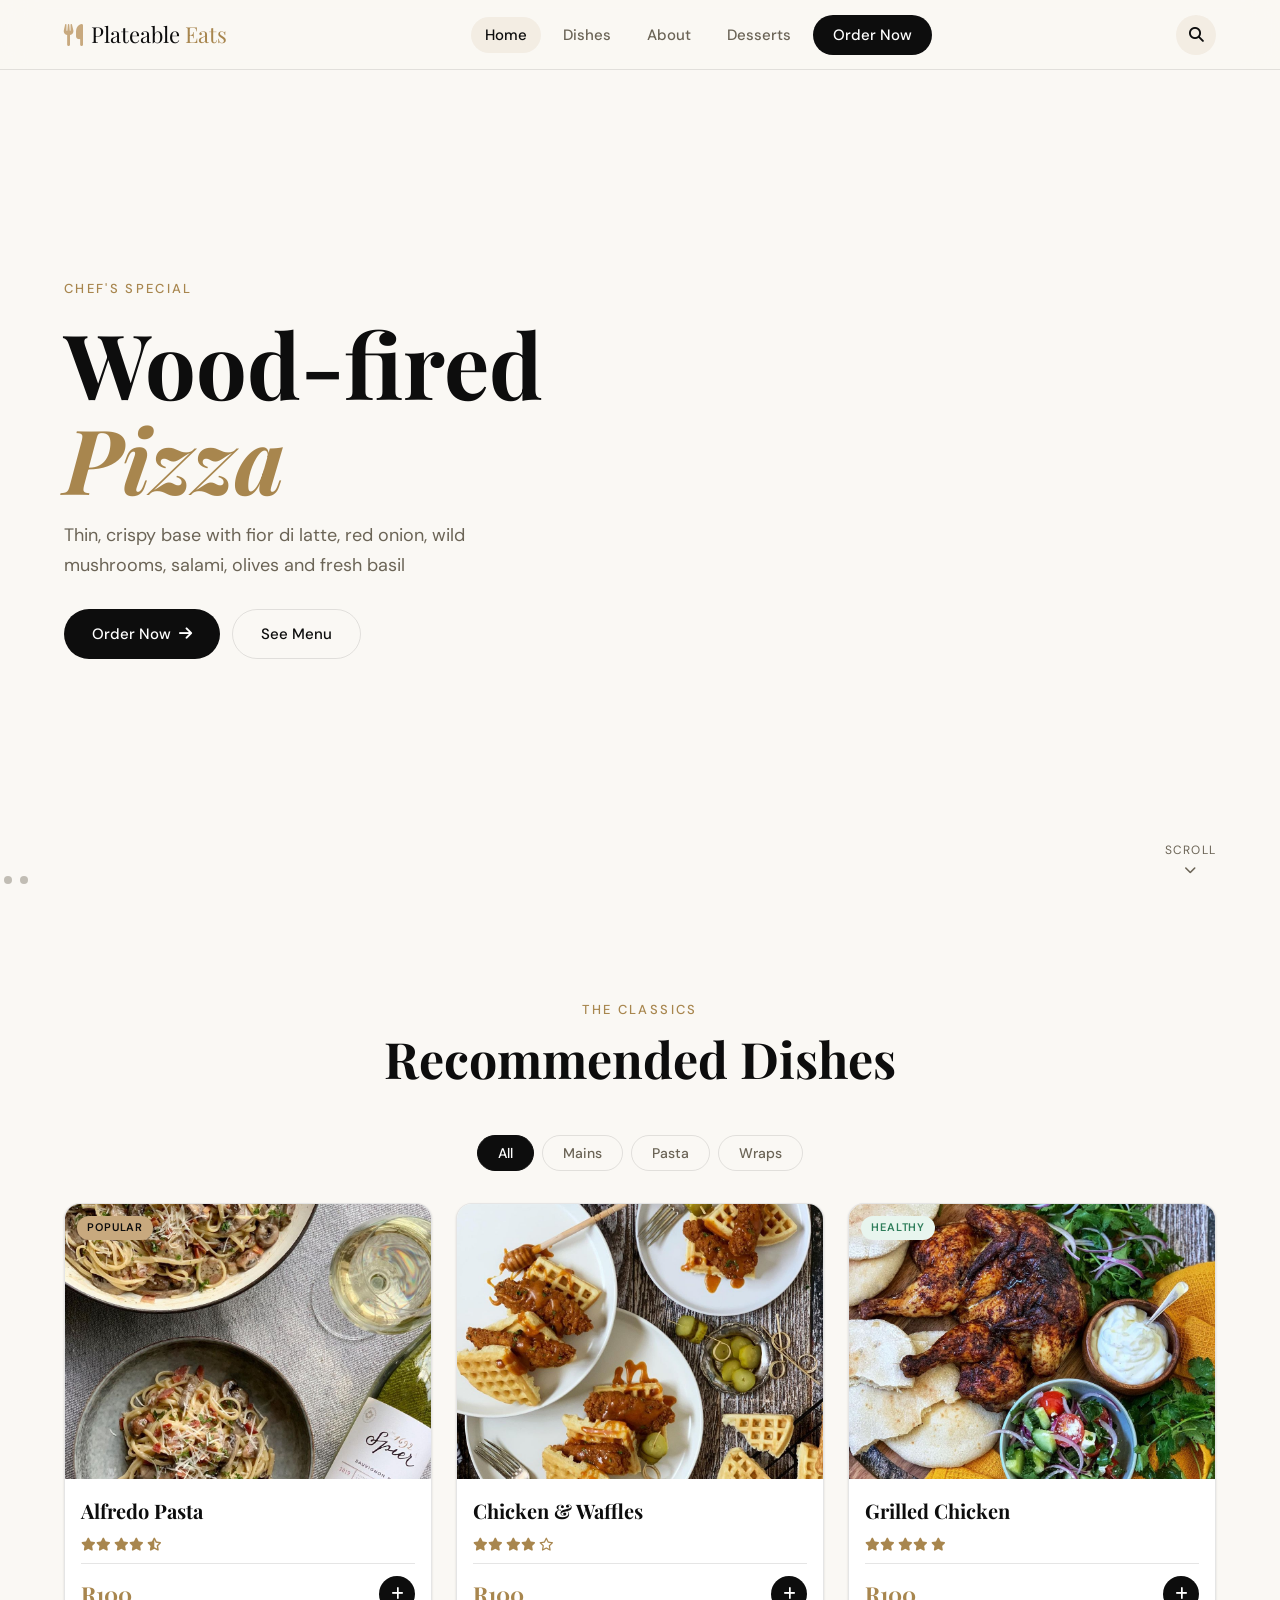
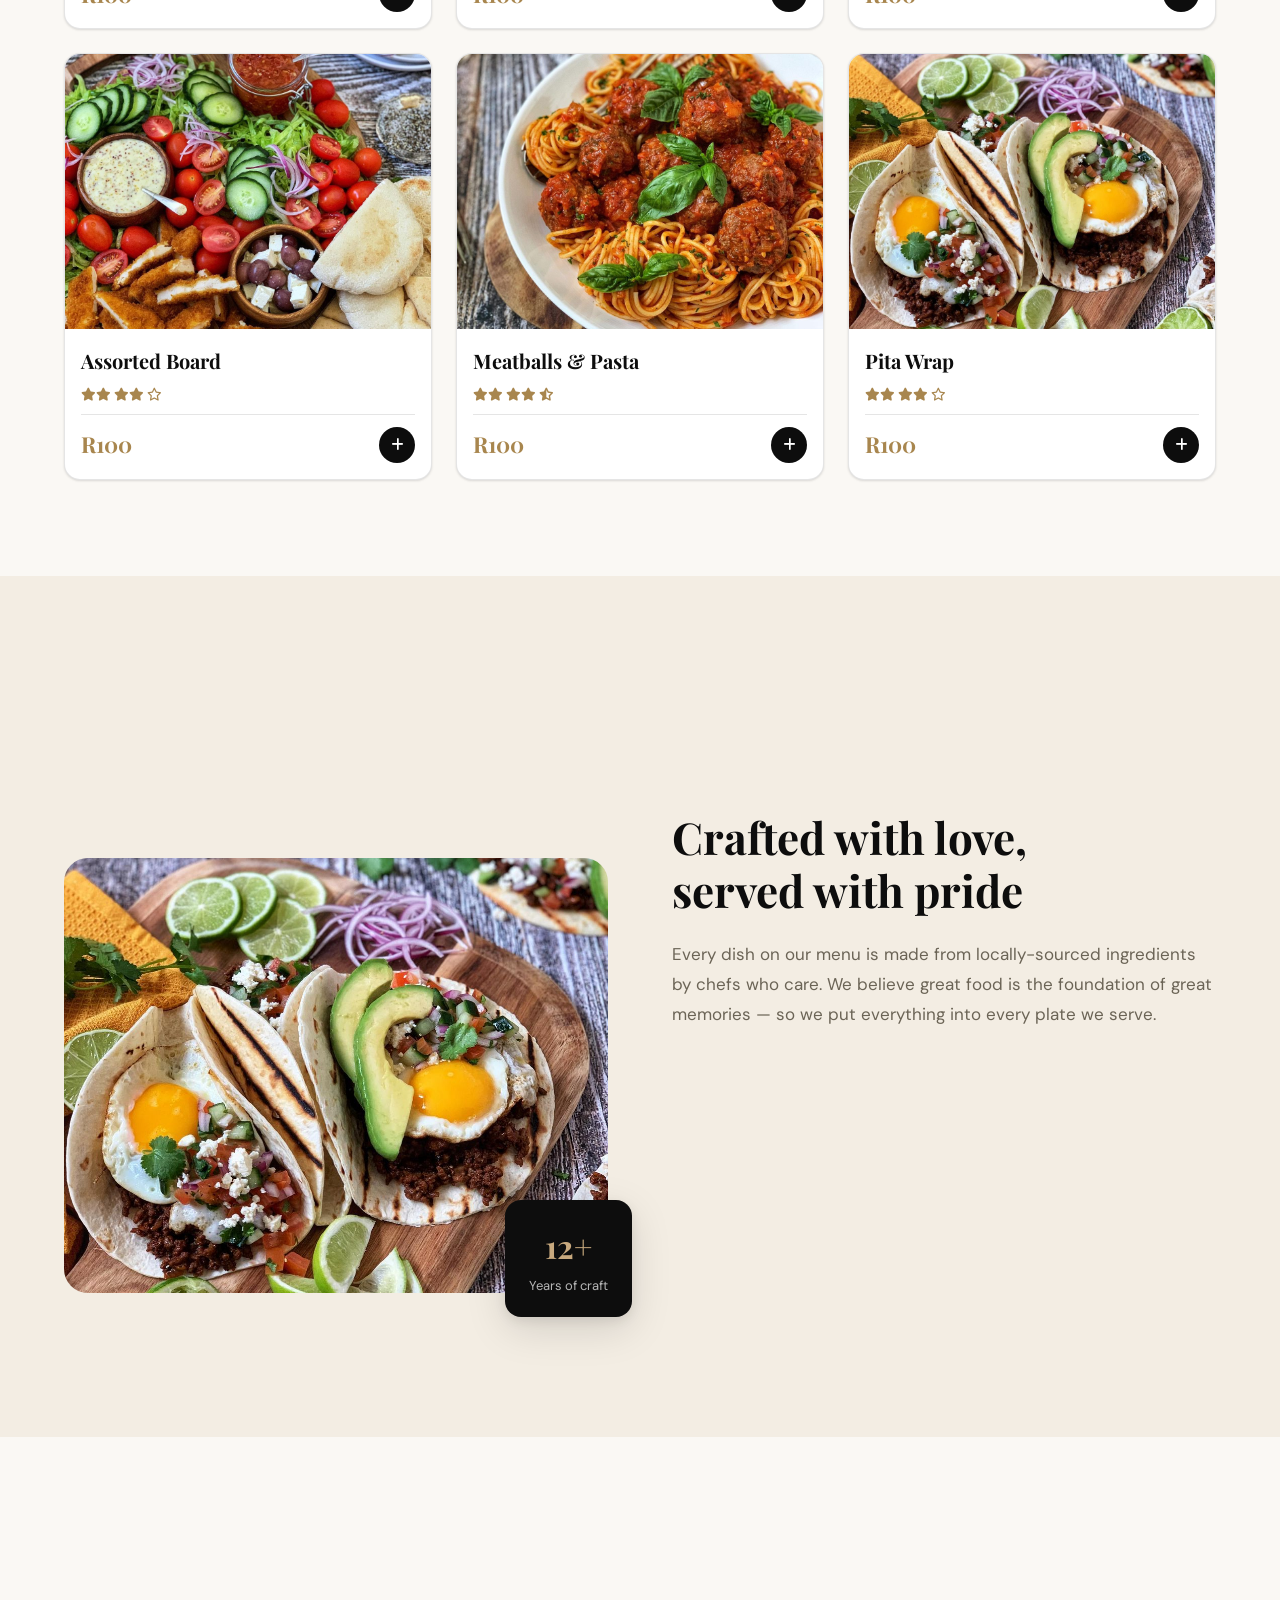
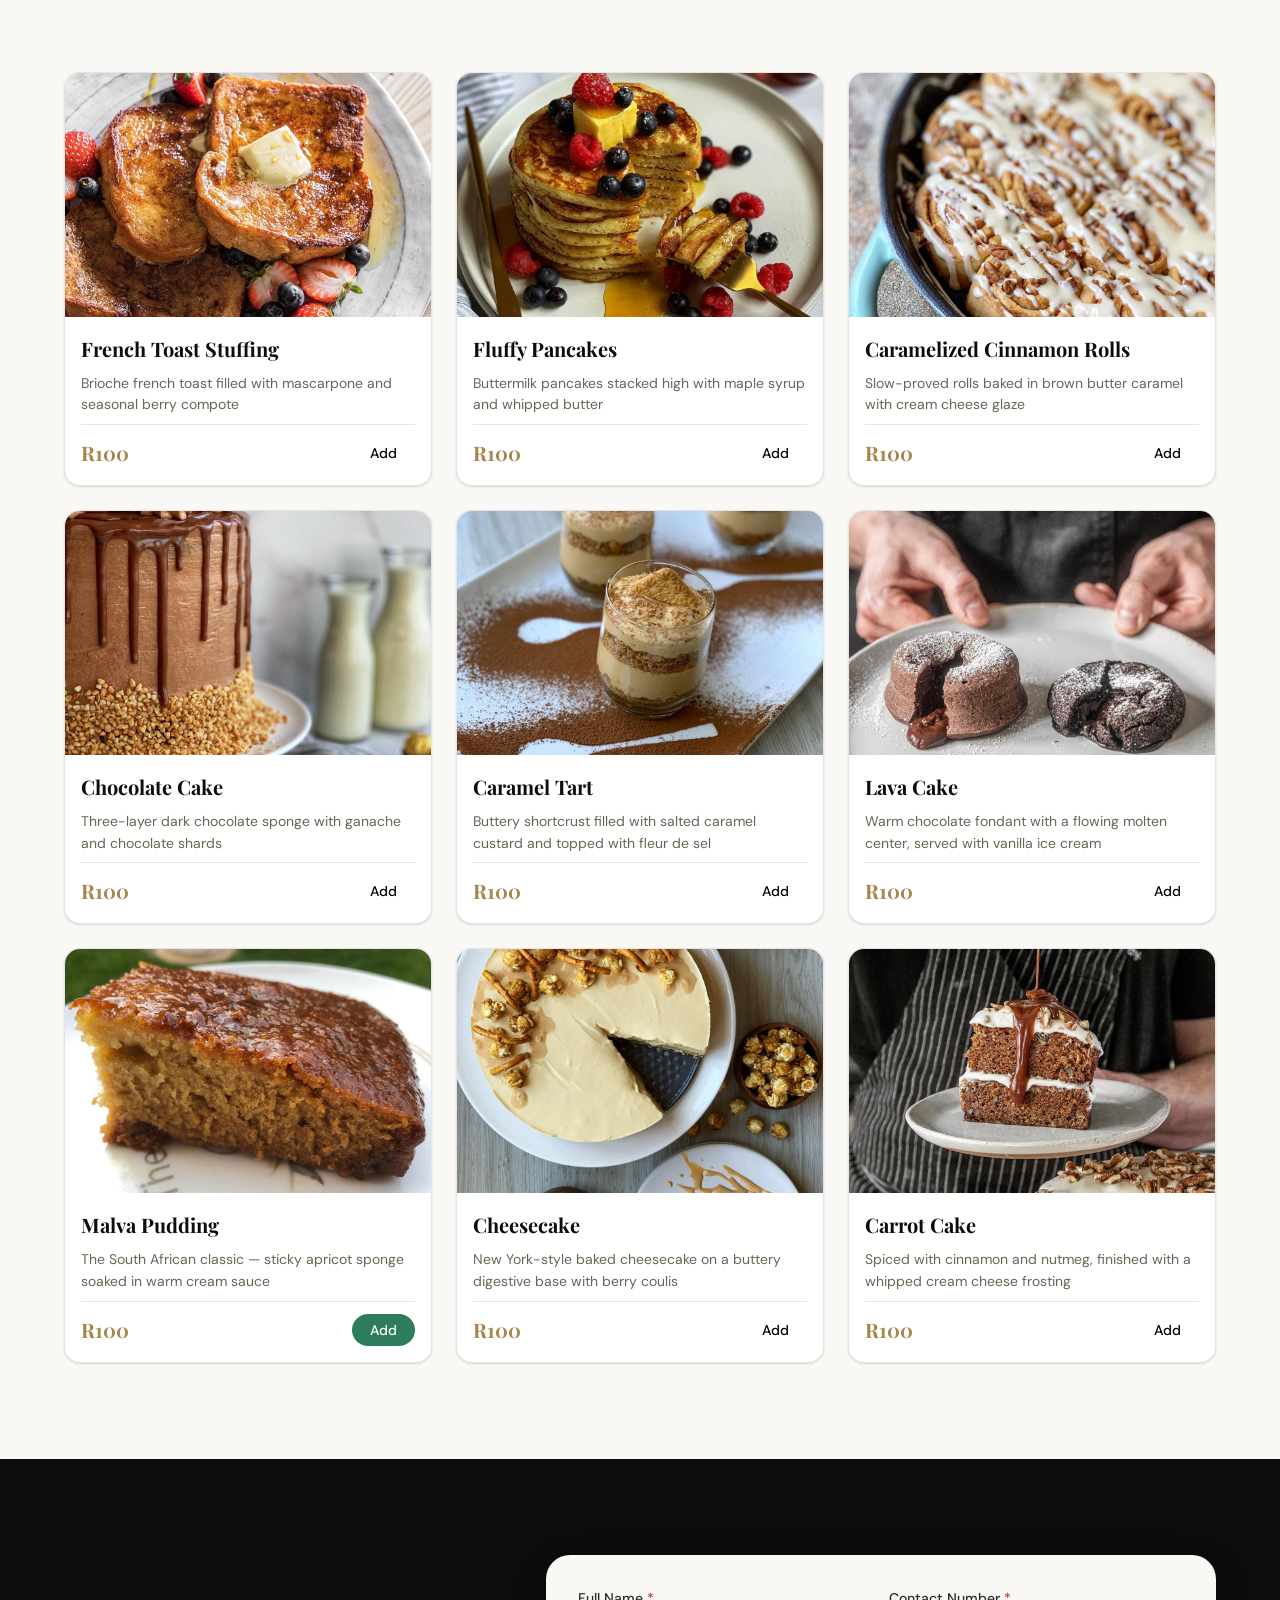
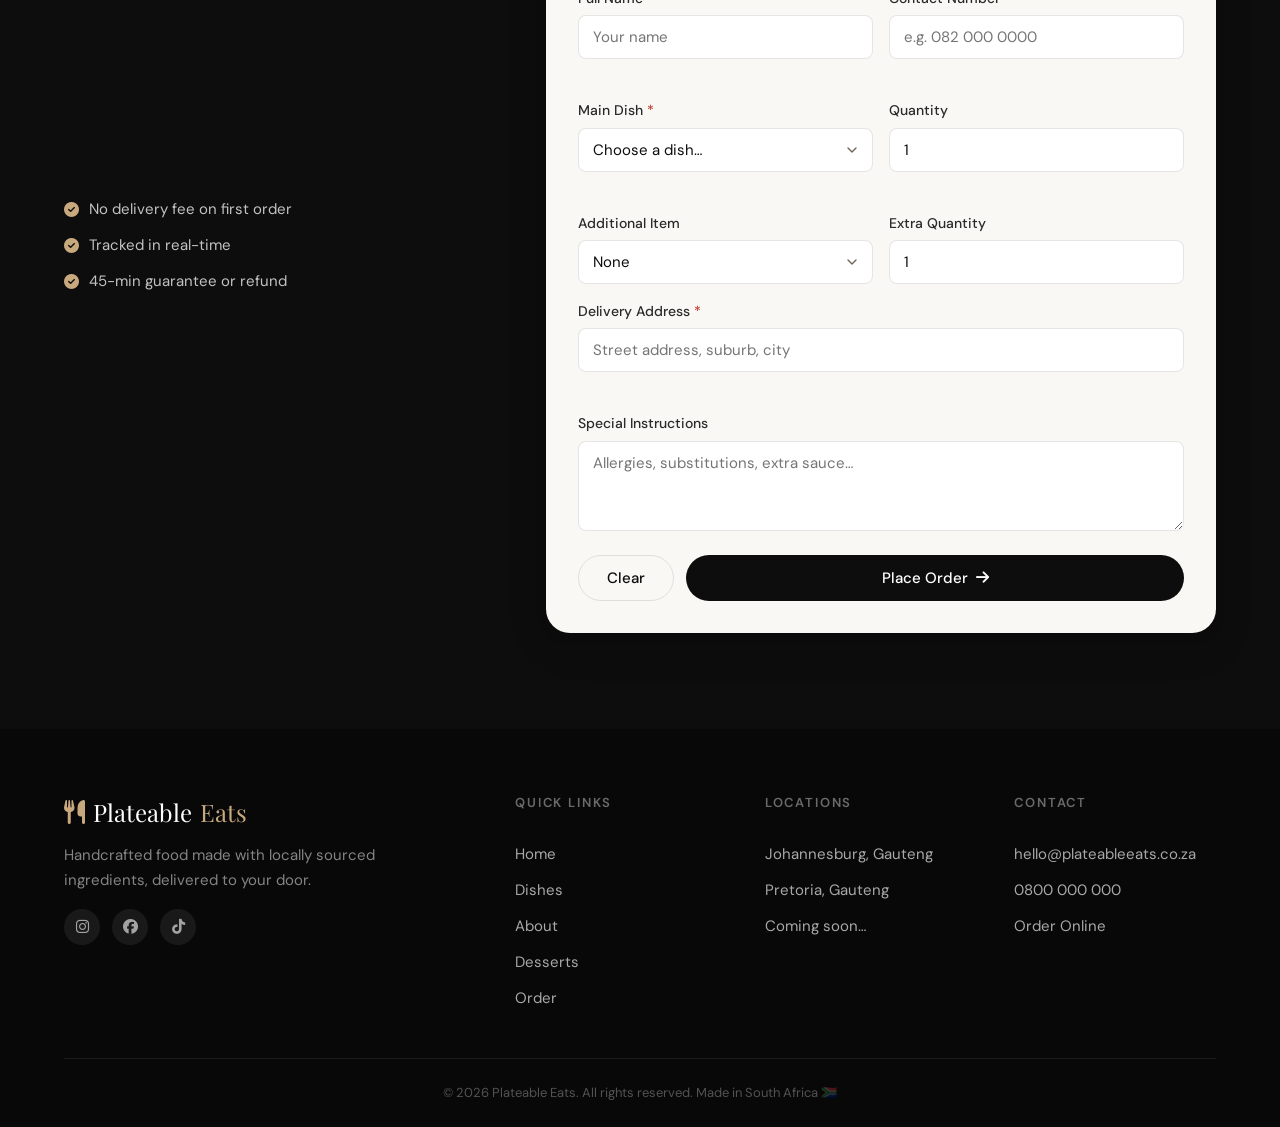
==== target/classes/static/index.html @ 9fe624e2 "feat: migrate restaurant system to full-stack Spring Boot architecture - Broken down vanilla Java mo" ====
<!DOCTYPE html>
<html lang="en">
<head>
  <meta charset="UTF-8">
  <meta name="viewport" content="width=device-width, initial-scale=1.0">
  <meta name="description" content="Plateable Eats — Handcrafted dishes made fresh daily. Order pizza, grilled chicken, decadent desserts and more delivered fast.">
  <meta name="theme-color" content="#0d0d0d">
  <meta property="og:title" content="Plateable Eats — Fine Casual Dining">
  <meta property="og:description" content="Handcrafted dishes, delivered fast. From woodfired pizza to Malva pudding.">
  <meta property="og:type" content="website">
  <title>Plateable Eats — Handcrafted Food</title>

  <link rel="preconnect" href="https://fonts.googleapis.com">
  <link rel="preconnect" href="https://fonts.gstatic.com" crossorigin>
  <link href="https://fonts.googleapis.com/css2?family=Playfair+Display:ital,wght@0,700;0,900;1,700&family=DM+Sans:wght@300;400;500&display=swap" rel="stylesheet">
  <link rel="stylesheet" href="https://unpkg.com/swiper/swiper-bundle.min.css">
  <link rel="stylesheet" href="https://cdnjs.cloudflare.com/ajax/libs/font-awesome/6.4.0/css/all.min.css">
  <link rel="stylesheet" href="css/style.css">
</head>
<body>

<div class="loader" id="loader" aria-hidden="true">
  <div class="loader__inner">
    <svg class="loader__icon" viewBox="0 0 40 40" fill="none" xmlns="http://www.w3.org/2000/svg">
      <circle cx="20" cy="20" r="18" stroke="#c8a97e" stroke-width="2" stroke-dasharray="113" stroke-dashoffset="113">
        <animate attributeName="stroke-dashoffset" from="113" to="0" dur="1.2s" fill="freeze" easing="ease-out"/>
      </circle>
    </svg>
    <span class="loader__wordmark">Plateable<em> Eats</em></span>
  </div>
</div>

<header class="header" id="header" role="banner">
  <a href="#home" class="header__logo" aria-label="Plateable Eats homepage">
    <i class="fas fa-utensils" aria-hidden="true"></i>
    <span>Plateable<em> Eats</em></span>
  </a>

  <nav class="header__nav" id="navbar" role="navigation" aria-label="Main navigation">
    <a href="#home" class="header__nav-link active">Home</a>
    <a href="#dishes" class="header__nav-link">Dishes</a>
    <a href="#about" class="header__nav-link">About</a>
    <a href="#menu" class="header__nav-link">Desserts</a>
    <a href="#order" class="header__nav-link header__nav-link--cta">Order Now</a>
  </nav>

  <div class="header__actions">
    <button class="header__icon-btn" id="search-toggle" aria-label="Open search" aria-expanded="false" aria-controls="search-overlay">
      <i class="fas fa-search" aria-hidden="true"></i>
    </button>
    <button class="header__icon-btn" id="menu-toggle" aria-label="Toggle mobile menu" aria-expanded="false" aria-controls="navbar">
      <span class="hamburger"></span>
    </button>
  </div>
</header>

<div class="search-overlay" id="search-overlay" role="dialog" aria-modal="true" aria-label="Search" hidden>
  <div class="search-overlay__inner">
    <label for="search-input" class="search-overlay__label">What are you craving?</label>
    <div class="search-overlay__field">
      <i class="fas fa-search" aria-hidden="true"></i>
      <input type="search" id="search-input" class="search-overlay__input" placeholder="e.g. pizza, cinnamon rolls..." autocomplete="off">
    </div>
    <div class="search-overlay__suggestions" id="search-suggestions" aria-live="polite"></div>
  </div>
  <button class="search-overlay__close" id="search-close" aria-label="Close search">
    <i class="fas fa-times" aria-hidden="true"></i>
  </button>
</div>

<section class="hero" id="home" aria-label="Featured dishes">
  <div class="swiper hero__slider">
    <div class="swiper-wrapper">

      <div class="swiper-slide hero__slide">
        <div class="hero__content">
          <span class="hero__tag">Chef's Special</span>
          <h1 class="hero__title">Wood-fired<br><em>Pizza</em></h1>
          <p class="hero__desc">Thin, crispy base with fior di latte, red onion, wild mushrooms, salami, olives and fresh basil</p>
          <div class="hero__actions">
            <a href="#order" class="btn btn--primary">Order Now <i class="fas fa-arrow-right" aria-hidden="true"></i></a>
            <a href="#dishes" class="btn btn--ghost">See Menu</a>
          </div>
        </div>
        <div class="hero__image">
          <img src="images/Pizza.png" alt="Wood-fired pizza with fresh toppings" width="520" height="560" loading="eager">
        </div>
      </div>

      <div class="swiper-slide hero__slide">
        <div class="hero__content">
          <span class="hero__tag">Chef's Special</span>
          <h1 class="hero__title">Butternut<br><em>Bisque</em></h1>
          <p class="hero__desc">Roasted red peppers and butternut blended with aromatic broth, topped with Greek yogurt and crusty bread</p>
          <div class="hero__actions">
            <a href="#order" class="btn btn--primary">Order Now <i class="fas fa-arrow-right" aria-hidden="true"></i></a>
            <a href="#dishes" class="btn btn--ghost">See Menu</a>
          </div>
        </div>
        <div class="hero__image">
          <img src="images/Soup.png" alt="Roasted red pepper and butternut soup" width="520" height="560" loading="lazy">
        </div>
      </div>

      <div class="swiper-slide hero__slide">
        <div class="hero__content">
          <span class="hero__tag">Chef's Special</span>
          <h1 class="hero__title">Beef<br><em>Pot Pie</em></h1>
          <p class="hero__desc">Slow-braised beef stew sealed under a golden, shattering pastry crust — comfort in every bite</p>
          <div class="hero__actions">
            <a href="#order" class="btn btn--primary">Order Now <i class="fas fa-arrow-right" aria-hidden="true"></i></a>
            <a href="#dishes" class="btn btn--ghost">See Menu</a>
          </div>
        </div>
        <div class="hero__image">
          <img src="images/Pie.png" alt="Golden beef pot pie" width="520" height="560" loading="lazy">
        </div>
      </div>

    </div>
    <div class="swiper-pagination hero__pagination"></div>
  </div>

  <div class="hero__scroll-hint" aria-hidden="true">
    <span>Scroll</span>
    <i class="fas fa-chevron-down"></i>
  </div>
</section>

<section class="dishes" id="dishes" aria-labelledby="dishes-heading">
  <div class="section-header">
    <span class="section-tag">The Classics</span>
    <h2 class="section-title" id="dishes-heading">Recommended Dishes</h2>
  </div>

  <div class="filter-bar" role="group" aria-label="Filter dishes">
    <button class="filter-btn active" data-filter="all">All</button>
    <button class="filter-btn" data-filter="mains">Mains</button>
    <button class="filter-btn" data-filter="pasta">Pasta</button>
    <button class="filter-btn" data-filter="wraps">Wraps</button>
  </div>

  <ul class="dishes__grid" role="list">
    <li class="dish-card" data-category="mains" role="listitem">
      <div class="dish-card__img-wrap">
        <img src="images/Alfredo.png" alt="Creamy Alfredo pasta" width="300" height="200" loading="lazy">
        <span class="dish-card__badge">Popular</span>
      </div>
      <div class="dish-card__body">
        <h3 class="dish-card__name">Alfredo Pasta</h3>
        <div class="dish-card__stars" aria-label="4.5 out of 5 stars">
          <i class="fas fa-star" aria-hidden="true"></i><i class="fas fa-star" aria-hidden="true"></i>
          <i class="fas fa-star" aria-hidden="true"></i><i class="fas fa-star" aria-hidden="true"></i>
          <i class="fas fa-star-half-alt" aria-hidden="true"></i>
        </div>
        <div class="dish-card__footer">
          <span class="dish-card__price">R100</span>
          <button class="dish-card__add" aria-label="Add Alfredo Pasta to order">
            <i class="fas fa-plus" aria-hidden="true"></i>
          </button>
        </div>
      </div>
    </li>

    <li class="dish-card" data-category="mains" role="listitem">
      <div class="dish-card__img-wrap">
        <img src="images/Chicken%20and%20Waffles.png" alt="Crispy chicken and waffles" width="300" height="200" loading="lazy">
      </div>
      <div class="dish-card__body">
        <h3 class="dish-card__name">Chicken & Waffles</h3>
        <div class="dish-card__stars" aria-label="4 out of 5 stars">
          <i class="fas fa-star" aria-hidden="true"></i><i class="fas fa-star" aria-hidden="true"></i>
          <i class="fas fa-star" aria-hidden="true"></i><i class="fas fa-star" aria-hidden="true"></i>
          <i class="far fa-star" aria-hidden="true"></i>
        </div>
        <div class="dish-card__footer">
          <span class="dish-card__price">R100</span>
          <button class="dish-card__add" aria-label="Add Chicken and Waffles to order">
            <i class="fas fa-plus" aria-hidden="true"></i>
          </button>
        </div>
      </div>
    </li>

    <li class="dish-card" data-category="mains" role="listitem">
      <div class="dish-card__img-wrap">
        <img src="images/Chicken.png" alt="Grilled chicken breast" width="300" height="200" loading="lazy">
        <span class="dish-card__badge dish-card__badge--green">Healthy</span>
      </div>
      <div class="dish-card__body">
        <h3 class="dish-card__name">Grilled Chicken</h3>
        <div class="dish-card__stars" aria-label="5 out of 5 stars">
          <i class="fas fa-star" aria-hidden="true"></i><i class="fas fa-star" aria-hidden="true"></i>
          <i class="fas fa-star" aria-hidden="true"></i><i class="fas fa-star" aria-hidden="true"></i>
          <i class="fas fa-star" aria-hidden="true"></i>
        </div>
        <div class="dish-card__footer">
          <span class="dish-card__price">R100</span>
          <button class="dish-card__add" aria-label="Add Grilled Chicken to order">
            <i class="fas fa-plus" aria-hidden="true"></i>
          </button>
        </div>
      </div>
    </li>

    <li class="dish-card" data-category="mains" role="listitem">
      <div class="dish-card__img-wrap">
        <img src="images/CrumbledBoard.png" alt="Assorted charcuterie board" width="300" height="200" loading="lazy">
      </div>
      <div class="dish-card__body">
        <h3 class="dish-card__name">Assorted Board</h3>
        <div class="dish-card__stars" aria-label="4 out of 5 stars">
          <i class="fas fa-star" aria-hidden="true"></i><i class="fas fa-star" aria-hidden="true"></i>
          <i class="fas fa-star" aria-hidden="true"></i><i class="fas fa-star" aria-hidden="true"></i>
          <i class="far fa-star" aria-hidden="true"></i>
        </div>
        <div class="dish-card__footer">
          <span class="dish-card__price">R100</span>
          <button class="dish-card__add" aria-label="Add Assorted Board to order">
            <i class="fas fa-plus" aria-hidden="true"></i>
          </button>
        </div>
      </div>
    </li>

    <li class="dish-card" data-category="pasta" role="listitem">
      <div class="dish-card__img-wrap">
        <img src="images/Meatballs.png" alt="Meatballs with pasta and tomato sauce" width="300" height="200" loading="lazy">
      </div>
      <div class="dish-card__body">
        <h3 class="dish-card__name">Meatballs & Pasta</h3>
        <div class="dish-card__stars" aria-label="4.5 out of 5 stars">
          <i class="fas fa-star" aria-hidden="true"></i><i class="fas fa-star" aria-hidden="true"></i>
          <i class="fas fa-star" aria-hidden="true"></i><i class="fas fa-star" aria-hidden="true"></i>
          <i class="fas fa-star-half-alt" aria-hidden="true"></i>
        </div>
        <div class="dish-card__footer">
          <span class="dish-card__price">R100</span>
          <button class="dish-card__add" aria-label="Add Meatballs and Pasta to order">
            <i class="fas fa-plus" aria-hidden="true"></i>
          </button>
        </div>
      </div>
    </li>

    <li class="dish-card" data-category="wraps" role="listitem">
      <div class="dish-card__img-wrap">
        <img src="images/Pita.png" alt="Pita wrap with fresh filling" width="300" height="200" loading="lazy">
      </div>
      <div class="dish-card__body">
        <h3 class="dish-card__name">Pita Wrap</h3>
        <div class="dish-card__stars" aria-label="4 out of 5 stars">
          <i class="fas fa-star" aria-hidden="true"></i><i class="fas fa-star" aria-hidden="true"></i>
          <i class="fas fa-star" aria-hidden="true"></i><i class="fas fa-star" aria-hidden="true"></i>
          <i class="far fa-star" aria-hidden="true"></i>
        </div>
        <div class="dish-card__footer">
          <span class="dish-card__price">R100</span>
          <button class="dish-card__add" aria-label="Add Pita Wrap to order">
            <i class="fas fa-plus" aria-hidden="true"></i>
          </button>
        </div>
      </div>
    </li>
  </ul>
</section>

<section class="about" id="about" aria-labelledby="about-heading">
  <div class="section-header">
    <span class="section-tag">About Us</span>
    <h2 class="section-title" id="about-heading">Why Choose Us?</h2>
  </div>

  <div class="about__row">
    <div class="about__image">
      <img src="images/Pita.png" alt="Chef preparing a fresh pita wrap" width="580" height="480" loading="lazy">
      <div class="about__image-tag">
        <strong>12+</strong>
        <span>Years of craft</span>
      </div>
    </div>

    <div class="about__content">
      <h3 class="about__headline">Crafted with love,<br>served with pride</h3>
      <p class="about__text">Every dish on our menu is made from locally-sourced ingredients by chefs who care. We believe great food is the foundation of great memories — so we put everything into every plate we serve.</p>

      <div class="about__stats">
        <div class="about__stat">
          <strong>2 400+</strong>
          <span>Happy customers</span>
        </div>
        <div class="about__stat">
          <strong>50+</strong>
          <span>Menu items</span>
        </div>
        <div class="about__stat">
          <strong>4.9★</strong>
          <span>Average rating</span>
        </div>
      </div>

      <div class="about__pillars">
        <div class="about__pillar">
          <i class="fas fa-credit-card" aria-hidden="true"></i>
          <div>
            <strong>Easy Payments</strong>
            <p>Card, EFT, or cash on delivery</p>
          </div>
        </div>
        <div class="about__pillar">
          <i class="fas fa-headset" aria-hidden="true"></i>
          <div>
            <strong>24/7 Support</strong>
            <p>We're always here for you</p>
          </div>
        </div>
        <div class="about__pillar">
          <i class="fas fa-truck" aria-hidden="true"></i>
          <div>
            <strong>Fast Delivery</strong>
            <p>Average 35-minute delivery time</p>
          </div>
        </div>
        <div class="about__pillar">
          <i class="fas fa-leaf" aria-hidden="true"></i>
          <div>
            <strong>Fresh Ingredients</strong>
            <p>Locally sourced, daily restocked</p>
          </div>
        </div>
      </div>
    </div>
  </div>
</section>

<section class="desserts" id="menu" aria-labelledby="desserts-heading">
  <div class="section-header">
    <span class="section-tag">Decadent Desserts</span>
    <h2 class="section-title" id="desserts-heading">Baked Daily</h2>
  </div>

  <div class="desserts__grid">

    <article class="dessert-card">
      <div class="dessert-card__img">
        <img src="images/FrenchToast.png" alt="French toast with cream and berries" width="380" height="260" loading="lazy">
      </div>
      <div class="dessert-card__body">
        <h3>French Toast Stuffing</h3>
        <p>Brioche french toast filled with mascarpone and seasonal berry compote</p>
        <div class="dessert-card__footer">
          <span class="price">R100</span>
          <button class="btn btn--sm" aria-label="Add French Toast Stuffing to order">Add</button>
        </div>
      </div>
    </article>

    <article class="dessert-card">
      <div class="dessert-card__img">
        <img src="images/PanCakes.png" alt="Stack of fluffy pancakes" width="380" height="260" loading="lazy">
      </div>
      <div class="dessert-card__body">
        <h3>Fluffy Pancakes</h3>
        <p>Buttermilk pancakes stacked high with maple syrup and whipped butter</p>
        <div class="dessert-card__footer">
          <span class="price">R100</span>
          <button class="btn btn--sm" aria-label="Add Pancakes to order">Add</button>
        </div>
      </div>
    </article>

    <article class="dessert-card">
      <div class="dessert-card__img">
        <img src="images/CinnaRolls.png" alt="Caramelized cinnamon rolls with glaze" width="380" height="260" loading="lazy">
      </div>
      <div class="dessert-card__body">
        <h3>Caramelized Cinnamon Rolls</h3>
        <p>Slow-proved rolls baked in brown butter caramel with cream cheese glaze</p>
        <div class="dessert-card__footer">
          <span class="price">R100</span>
          <button class="btn btn--sm" aria-label="Add Cinnamon Rolls to order">Add</button>
        </div>
      </div>
    </article>

    <article class="dessert-card">
      <div class="dessert-card__img">
        <img src="images/ChocolateCake.png" alt="Rich dark chocolate cake" width="380" height="260" loading="lazy">
      </div>
      <div class="dessert-card__body">
        <h3>Chocolate Cake</h3>
        <p>Three-layer dark chocolate sponge with ganache and chocolate shards</p>
        <div class="dessert-card__footer">
          <span class="price">R100</span>
          <button class="btn btn--sm" aria-label="Add Chocolate Cake to order">Add</button>
        </div>
      </div>
    </article>

    <article class="dessert-card">
      <div class="dessert-card__img">
        <img src="images/CaramelTart.png" alt="Caramel tart with sea salt" width="380" height="260" loading="lazy">
      </div>
      <div class="dessert-card__body">
        <h3>Caramel Tart</h3>
        <p>Buttery shortcrust filled with salted caramel custard and topped with fleur de sel</p>
        <div class="dessert-card__footer">
          <span class="price">R100</span>
          <button class="btn btn--sm" aria-label="Add Caramel Tart to order">Add</button>
        </div>
      </div>
    </article>

    <article class="dessert-card">
      <div class="dessert-card__img">
        <img src="images/LavaCake.png" alt="Chocolate lava cake with molten center" width="380" height="260" loading="lazy">
      </div>
      <div class="dessert-card__body">
        <h3>Lava Cake</h3>
        <p>Warm chocolate fondant with a flowing molten center, served with vanilla ice cream</p>
        <div class="dessert-card__footer">
          <span class="price">R100</span>
          <button class="btn btn--sm" aria-label="Add Lava Cake to order">Add</button>
        </div>
      </div>
    </article>

    <article class="dessert-card">
      <div class="dessert-card__img">
        <img src="images/Malva.png" alt="Traditional South African Malva pudding" width="380" height="260" loading="lazy">
      </div>
      <div class="dessert-card__body">
        <h3>Malva Pudding</h3>
        <p>The South African classic — sticky apricot sponge soaked in warm cream sauce</p>
        <div class="dessert-card__footer">
          <span class="price">R100</span>
          <button class="btn btn--sm btn--featured" aria-label="Add Malva Pudding to order">Add</button>
        </div>
      </div>
    </article>

    <article class="dessert-card">
      <div class="dessert-card__img">
        <img src="images/CheeseCake.png" alt="New York style cheesecake" width="380" height="260" loading="lazy">
      </div>
      <div class="dessert-card__body">
        <h3>Cheesecake</h3>
        <p>New York-style baked cheesecake on a buttery digestive base with berry coulis</p>
        <div class="dessert-card__footer">
          <span class="price">R100</span>
          <button class="btn btn--sm" aria-label="Add Cheesecake to order">Add</button>
        </div>
      </div>
    </article>

    <article class="dessert-card">
      <div class="dessert-card__img">
        <img src="images/CarrotCake.png" alt="Spiced carrot cake with cream cheese frosting" width="380" height="260" loading="lazy">
      </div>
      <div class="dessert-card__body">
        <h3>Carrot Cake</h3>
        <p>Spiced with cinnamon and nutmeg, finished with a whipped cream cheese frosting</p>
        <div class="dessert-card__footer">
          <span class="price">R100</span>
          <button class="btn btn--sm" aria-label="Add Carrot Cake to order">Add</button>
        </div>
      </div>
    </article>

  </div>
</section>

<section class="order" id="order" aria-labelledby="order-heading">
  <div class="order__split">

    <div class="order__info">
      <span class="section-tag">Place Your Order</span>
      <h2 class="section-title" id="order-heading">Free & Fast Delivery</h2>
      <p>Place your order online and we'll have it at your door in under 45 minutes — or it's on us.</p>
      <ul class="order__perks" aria-label="Order benefits">
        <li><i class="fas fa-check-circle" aria-hidden="true"></i> No delivery fee on first order</li>
        <li><i class="fas fa-check-circle" aria-hidden="true"></i> Tracked in real-time</li>
        <li><i class="fas fa-check-circle" aria-hidden="true"></i> 45-min guarantee or refund</li>
      </ul>
    </div>

    <div class="order__form-wrap">
      <form class="order__form" id="order-form" action="results.html" method="GET" novalidate aria-label="Order form">

        <div class="form-row form-row--half">
          <div class="form-group">
            <label class="form-label" for="name">Full Name <span aria-hidden="true">*</span></label>
            <input class="form-input" type="text" id="name" name="name" required autocomplete="name" placeholder="Your name">
            <span class="form-error" role="alert" aria-live="polite"></span>
          </div>
          <div class="form-group">
            <label class="form-label" for="contact">Contact Number <span aria-hidden="true">*</span></label>
            <input class="form-input" type="tel" id="contact" name="contact" required autocomplete="tel" placeholder="e.g. 082 000 0000">
            <span class="form-error" role="alert" aria-live="polite"></span>
          </div>
        </div>

        <div class="form-row form-row--half">
          <div class="form-group">
            <label class="form-label" for="food">Main Dish <span aria-hidden="true">*</span></label>
            <select class="form-input form-select" id="food" name="food" required>
              <option value="" disabled selected>Choose a dish…</option>
              <optgroup label="Mains">
                <option>Alfredo Pasta</option>
                <option>Chicken &amp; Waffles</option>
                <option>Grilled Chicken</option>
                <option>Assorted Board</option>
                <option>Meatballs &amp; Pasta</option>
                <option>Pita Wrap</option>
                <option>Pizza</option>
                <option>Butternut Bisque</option>
                <option>Beef Pot Pie</option>
              </optgroup>
              <optgroup label="Desserts">
                <option>French Toast Stuffing</option>
                <option>Pancakes</option>
                <option>Cinnamon Rolls</option>
                <option>Chocolate Cake</option>
                <option>Caramel Tart</option>
                <option>Lava Cake</option>
                <option>Malva Pudding</option>
                <option>Cheesecake</option>
                <option>Carrot Cake</option>
              </optgroup>
            </select>
            <span class="form-error" role="alert" aria-live="polite"></span>
          </div>
          <div class="form-group">
            <label class="form-label" for="qty">Quantity</label>
            <input class="form-input" type="number" id="qty" name="qty" min="1" max="50" value="1">
          </div>
        </div>

        <div class="form-row form-row--half">
          <div class="form-group">
            <label class="form-label" for="extra-food">Additional Item</label>
            <select class="form-input form-select" id="extra-food" name="extra_food">
              <option value="">None</option>
              <optgroup label="Mains">
                <option>Alfredo Pasta</option>
                <option>Chicken &amp; Waffles</option>
                <option>Grilled Chicken</option>
                <option>Pita Wrap</option>
              </optgroup>
              <optgroup label="Desserts">
                <option>Lava Cake</option>
                <option>Malva Pudding</option>
                <option>Cheesecake</option>
              </optgroup>
            </select>
          </div>
          <div class="form-group">
            <label class="form-label" for="extra-qty">Extra Quantity</label>
            <input class="form-input" type="number" id="extra-qty" name="extra_qty" min="1" max="50" value="1">
          </div>
        </div>

        <div class="form-group">
          <label class="form-label" for="address">Delivery Address <span aria-hidden="true">*</span></label>
          <input class="form-input" type="text" id="address" name="address" required autocomplete="street-address" placeholder="Street address, suburb, city">
          <span class="form-error" role="alert" aria-live="polite"></span>
        </div>

        <div class="form-group">
          <label class="form-label" for="special">Special Instructions</label>
          <textarea class="form-input form-textarea" id="special" name="special" rows="3" placeholder="Allergies, substitutions, extra sauce…"></textarea>
        </div>

        <div class="form-actions">
          <button type="reset" class="btn btn--ghost">Clear</button>
          <button type="submit" class="btn btn--primary btn--wide" id="submit-btn">
            <span class="btn__text">Place Order</span>
            <i class="fas fa-arrow-right btn__icon" aria-hidden="true"></i>
          </button>
        </div>

      </form>
    </div>
  </div>
</section>

<footer class="footer" role="contentinfo">
  <div class="footer__grid">
    <div class="footer__brand">
      <a href="#home" class="footer__logo" aria-label="Back to top">
        <i class="fas fa-utensils" aria-hidden="true"></i>
        Plateable<em> Eats</em>
      </a>
      <p>Handcrafted food made with locally sourced ingredients, delivered to your door.</p>
      <div class="footer__social" aria-label="Social media links">
        <a href="#" aria-label="Instagram"><i class="fab fa-instagram" aria-hidden="true"></i></a>
        <a href="#" aria-label="Facebook"><i class="fab fa-facebook" aria-hidden="true"></i></a>
        <a href="#" aria-label="TikTok"><i class="fab fa-tiktok" aria-hidden="true"></i></a>
      </div>
    </div>

    <div class="footer__links">
      <h3 class="footer__heading">Quick Links</h3>
      <nav aria-label="Footer navigation">
        <a href="#home">Home</a>
        <a href="#dishes">Dishes</a>
        <a href="#about">About</a>
        <a href="#menu">Desserts</a>
        <a href="#order">Order</a>
      </nav>
    </div>

    <div class="footer__links">
      <h3 class="footer__heading">Locations</h3>
      <a href="#">Johannesburg, Gauteng</a>
      <a href="#">Pretoria, Gauteng</a>
      <a href="#">Coming soon…</a>
    </div>

    <div class="footer__links">
      <h3 class="footer__heading">Contact</h3>
      <a href="mailto:hello@plateableeats.co.za">hello@plateableeats.co.za</a>
      <a href="tel:+27800000000">0800 000 000</a>
      <a href="#order">Order Online</a>
    </div>
  </div>

  <div class="footer__bottom">
    <p>&copy; <span id="copyright-year"></span> Plateable Eats. All rights reserved. Made in South Africa 🇿🇦</p>
  </div>
</footer>

<div class="cart-toast" id="cart-toast" role="status" aria-live="polite" aria-atomic="true" hidden>
  <i class="fas fa-check-circle" aria-hidden="true"></i>
  <span id="cart-toast-msg">Item added to order</span>
</div>

<script src="https://unpkg.com/swiper/swiper-bundle.min.js"></script>
<script src="script/script.js"></script>
</body>
</html>
---- target/classes/static/css/style.css ----
/* =====================================================
   SAYLOR.EATS — Production CSS
   Architecture: BEM + CSS Custom Properties
   ===================================================== */

/* ---- 1. DESIGN TOKENS ---- */
@import url('https://fonts.googleapis.com/css2?family=Playfair+Display:ital,wght@0,700;0,900;1,700&family=DM+Sans:opsz,wght@9..40,300;9..40,400;9..40,500&display=swap');

:root {
  /* Palette */
  --clr-ink:       #0d0d0d;
  --clr-ink-soft:  #2a2a2a;
  --clr-cream:     #faf8f4;
  --clr-warm:      #f3ede3;
  --clr-gold:      #c8a97e;
  --clr-gold-dark: #a8864e;
  --clr-green:     #2e7d5a;
  --clr-green-lt:  #e8f5ee;
  --clr-red:       #c0392b;
  --clr-muted:     #6b6456;
  --clr-border:    rgba(0,0,0,.10);

  /* Typography */
  --font-display: 'Playfair Display', Georgia, serif;
  --font-body:    'DM Sans', system-ui, sans-serif;

  /* Spacing scale */
  --sp-1:  0.4rem;
  --sp-2:  0.8rem;
  --sp-3:  1.2rem;
  --sp-4:  1.6rem;
  --sp-5:  2.4rem;
  --sp-6:  3.2rem;
  --sp-7:  4.8rem;
  --sp-8:  6.4rem;
  --sp-9:  9.6rem;

  /* Radii */
  --r-sm:  0.4rem;
  --r-md:  0.8rem;
  --r-lg:  1.6rem;
  --r-xl:  2.4rem;
  --r-full: 9999px;

  /* Shadows */
  --shadow-sm:  0 1px 3px rgba(0,0,0,.08), 0 1px 2px rgba(0,0,0,.06);
  --shadow-md:  0 4px 16px rgba(0,0,0,.10), 0 2px 6px rgba(0,0,0,.06);
  --shadow-lg:  0 12px 40px rgba(0,0,0,.13), 0 4px 12px rgba(0,0,0,.08);
  --shadow-gold: 0 8px 32px rgba(200,169,126,.30);

  /* Transitions */
  --t-fast:   150ms cubic-bezier(0.4,0,0.2,1);
  --t-base:   250ms cubic-bezier(0.4,0,0.2,1);
  --t-slow:   400ms cubic-bezier(0.4,0,0.2,1);

  /* Layout */
  --max-w:    1280px;
  --gutter:   clamp(1.6rem, 5vw, 9.6rem);
  --header-h: 7rem;
}

/* ---- 2. RESET & BASE ---- */
*, *::before, *::after {
  box-sizing: border-box;
  margin: 0;
  padding: 0;
}

html {
  font-size: 62.5%;
  scroll-behavior: smooth;
  scroll-padding-top: calc(var(--header-h) + 1.6rem);
  overflow-x: hidden;
  -webkit-text-size-adjust: 100%;
}

body {
  font-family: var(--font-body);
  font-size: 1.6rem;
  line-height: 1.6;
  color: var(--clr-ink);
  background: var(--clr-cream);
  -webkit-font-smoothing: antialiased;
  -moz-osx-font-smoothing: grayscale;
}

img, video {
  display: block;
  max-width: 100%;
  height: auto;
}

a { text-decoration: none; color: inherit; }
button { cursor: pointer; font-family: inherit; border: none; background: none; }
ul, ol { list-style: none; }

/* Focus-visible ring — accessibility */
:focus-visible {
  outline: 3px solid var(--clr-gold);
  outline-offset: 3px;
  border-radius: var(--r-sm);
}

/* ---- 3. UTILITY ---- */
.section-tag {
  display: inline-block;
  font-family: var(--font-body);
  font-size: 1.3rem;
  font-weight: 500;
  letter-spacing: .18em;
  text-transform: uppercase;
  color: var(--clr-gold-dark);
}

.section-title {
  font-family: var(--font-display);
  font-size: clamp(3.2rem, 5vw, 5rem);
  color: var(--clr-ink);
  line-height: 1.15;
  margin-top: 0.8rem;
}

.section-header {
  text-align: center;
  margin-bottom: var(--sp-7);
}

/* ---- 4. BUTTONS ---- */
.btn {
  display: inline-flex;
  align-items: center;
  gap: 0.8rem;
  font-family: var(--font-body);
  font-size: 1.5rem;
  font-weight: 500;
  padding: 1.2rem 2.8rem;
  border-radius: var(--r-full);
  transition: background var(--t-base), color var(--t-base), transform var(--t-fast), box-shadow var(--t-base);
  white-space: nowrap;
}

.btn--primary {
  background: var(--clr-ink);
  color: #fff;
}
.btn--primary:hover {
  background: var(--clr-gold-dark);
  box-shadow: var(--shadow-gold);
  transform: translateY(-2px);
}
.btn--primary:active { transform: translateY(0); }

.btn--ghost {
  background: transparent;
  color: var(--clr-ink);
  border: 1.5px solid var(--clr-border);
}
.btn--ghost:hover {
  border-color: var(--clr-ink);
  background: var(--clr-warm);
}

.btn--sm {
  padding: 0.7rem 1.8rem;
  font-size: 1.4rem;
}

.btn--wide { width: 100%; justify-content: center; }

.btn--featured {
  background: var(--clr-green);
  color: #fff;
}
.btn--featured:hover {
  background: #1e5e40;
}

/* ---- 5. LOADER ---- */
.loader {
  position: fixed;
  inset: 0;
  z-index: 9999;
  background: var(--clr-ink);
  display: flex;
  align-items: center;
  justify-content: center;
  transition: opacity 0.5s ease, visibility 0.5s ease;
}

.loader.hidden {
  opacity: 0;
  visibility: hidden;
  pointer-events: none;
}

.loader__inner {
  display: flex;
  flex-direction: column;
  align-items: center;
  gap: 1.6rem;
}

.loader__icon {
  width: 5rem;
  height: 5rem;
}

.loader__wordmark {
  font-family: var(--font-display);
  font-size: 3rem;
  color: #fff;
}
.loader__wordmark em {
  color: var(--clr-gold);
  font-style: normal;
}

/* ---- 6. HEADER ---- */
.header {
  position: fixed;
  top: 0;
  left: 0;
  right: 0;
  height: var(--header-h);
  background: rgba(250, 248, 244, 0.92);
  backdrop-filter: blur(16px) saturate(160%);
  -webkit-backdrop-filter: blur(16px) saturate(160%);
  border-bottom: 1px solid var(--clr-border);
  padding: 0 var(--gutter);
  display: flex;
  align-items: center;
  justify-content: space-between;
  gap: var(--sp-5);
  z-index: 1000;
  transition: box-shadow var(--t-base);
}

.header.scrolled { box-shadow: var(--shadow-md); }

.header__logo {
  display: flex;
  align-items: center;
  gap: 0.8rem;
  font-family: var(--font-display);
  font-size: 2.2rem;
  color: var(--clr-ink);
  flex-shrink: 0;
}
.header__logo i { color: var(--clr-gold); }
.header__logo em { color: var(--clr-gold-dark); font-style: normal; }

.header__nav {
  display: flex;
  align-items: center;
  gap: var(--sp-2);
}

.header__nav-link {
  font-size: 1.5rem;
  font-weight: 500;
  color: var(--clr-muted);
  padding: 0.6rem 1.4rem;
  border-radius: var(--r-full);
  transition: color var(--t-fast), background var(--t-fast);
}

.header__nav-link:hover,
.header__nav-link.active {
  color: var(--clr-ink);
  background: var(--clr-warm);
}

.header__nav-link--cta {
  background: var(--clr-ink);
  color: #fff !important;
  padding: 0.8rem 2rem;
}
.header__nav-link--cta:hover {
  background: var(--clr-gold-dark) !important;
  color: #fff !important;
}

.header__actions {
  display: flex;
  align-items: center;
  gap: var(--sp-2);
}

.header__icon-btn {
  width: 4rem;
  height: 4rem;
  border-radius: 50%;
  background: var(--clr-warm);
  color: var(--clr-ink);
  font-size: 1.5rem;
  display: flex;
  align-items: center;
  justify-content: center;
  transition: background var(--t-fast), transform var(--t-fast);
}
.header__icon-btn:hover {
  background: var(--clr-gold);
  color: #fff;
  transform: scale(1.08);
}

/* Hamburger */
.hamburger {
  display: block;
  width: 1.8rem;
  height: 1.2rem;
  position: relative;
}
.hamburger::before,
.hamburger::after,
#menu-toggle .hamburger {
  content: '';
  display: block;
  height: 2px;
  background: var(--clr-ink);
  border-radius: 2px;
  transition: transform var(--t-base), opacity var(--t-fast);
}
/* Simpler: use icon via font awesome in mobile toggle */
#menu-toggle::before { content: '\f0c9'; font-family: 'Font Awesome 6 Free'; font-weight: 900; font-size: 1.8rem; }
#menu-toggle .hamburger { display: none; }

#menu-toggle { display: none; }

/* ---- 7. SEARCH OVERLAY ---- */
.search-overlay {
  position: fixed;
  inset: 0;
  z-index: 1010;
  background: rgba(13,13,13,0.92);
  backdrop-filter: blur(8px);
  display: flex;
  align-items: center;
  justify-content: center;
  padding: var(--sp-5);
  opacity: 0;
  visibility: hidden;
  transition: opacity var(--t-slow), visibility var(--t-slow);
}

.search-overlay:not([hidden]) {
  opacity: 1;
  visibility: visible;
}

.search-overlay[hidden] { display: flex !important; }

.search-overlay__inner {
  width: 100%;
  max-width: 64rem;
}

.search-overlay__label {
  display: block;
  font-family: var(--font-display);
  font-size: clamp(2.4rem, 4vw, 4rem);
  color: #fff;
  margin-bottom: var(--sp-5);
  text-align: center;
}

.search-overlay__field {
  display: flex;
  align-items: center;
  background: rgba(255,255,255,.08);
  border: 1px solid rgba(255,255,255,.2);
  border-radius: var(--r-full);
  padding: 1.2rem 2rem;
  gap: 1.2rem;
}

.search-overlay__field i { color: rgba(255,255,255,.5); font-size: 1.8rem; }

.search-overlay__input {
  flex: 1;
  background: none;
  border: none;
  outline: none;
  color: #fff;
  font-size: 1.8rem;
  font-family: var(--font-body);
}
.search-overlay__input::placeholder { color: rgba(255,255,255,.4); }

.search-overlay__suggestions {
  margin-top: var(--sp-4);
  color: rgba(255,255,255,.6);
  font-size: 1.4rem;
  text-align: center;
}

.search-overlay__close {
  position: absolute;
  top: 2.4rem;
  right: 2.4rem;
  width: 4.8rem;
  height: 4.8rem;
  border-radius: 50%;
  background: rgba(255,255,255,.1);
  color: #fff;
  font-size: 2rem;
  display: flex;
  align-items: center;
  justify-content: center;
  transition: background var(--t-fast);
}
.search-overlay__close:hover { background: rgba(255,255,255,.2); }

/* ---- 8. HERO ---- */
.hero {
  min-height: 100svh;
  display: flex;
  flex-direction: column;
  position: relative;
  background: var(--clr-cream);
  overflow: hidden;
}

.hero__slider { flex: 1; }

.hero__slide {
  display: grid;
  grid-template-columns: 1fr 1fr;
  align-items: center;
  gap: var(--sp-7);
  padding: calc(var(--header-h) + var(--sp-8)) var(--gutter) var(--sp-9);
  min-height: 100svh;
}

.hero__content { display: flex; flex-direction: column; gap: var(--sp-4); }

.hero__tag {
  font-size: 1.3rem;
  font-weight: 500;
  letter-spacing: .18em;
  text-transform: uppercase;
  color: var(--clr-gold-dark);
}

.hero__title {
  font-family: var(--font-display);
  font-size: clamp(5rem, 8vw, 9rem);
  line-height: 1.05;
  color: var(--clr-ink);
}
.hero__title em {
  font-style: italic;
  color: var(--clr-gold-dark);
}

.hero__desc {
  font-size: 1.8rem;
  color: var(--clr-muted);
  line-height: 1.65;
  max-width: 46rem;
}

.hero__actions { display: flex; gap: var(--sp-3); flex-wrap: wrap; margin-top: var(--sp-3); }

.hero__image {
  display: flex;
  justify-content: center;
  position: relative;
}

.hero__image::before {
  content: '';
  position: absolute;
  inset: 10%;
  background: radial-gradient(circle, rgba(200,169,126,.25) 0%, transparent 70%);
  border-radius: 50%;
  z-index: 0;
}

.hero__image img {
  position: relative;
  z-index: 1;
  max-height: 56rem;
  width: auto;
  object-fit: contain;
  filter: drop-shadow(0 24px 48px rgba(0,0,0,.15));
  transform: translateY(0);
  animation: hero-float 6s ease-in-out infinite;
}

@keyframes hero-float {
  0%, 100% { transform: translateY(0); }
  50%       { transform: translateY(-1.6rem); }
}

.hero__pagination {
  position: absolute;
  bottom: var(--sp-6);
  left: 50%;
  transform: translateX(-50%);
  z-index: 10;
}

.swiper-pagination-bullet {
  width: 0.8rem;
  height: 0.8rem;
  background: var(--clr-muted);
  opacity: 0.4;
  transition: width var(--t-base), opacity var(--t-base);
  border-radius: var(--r-full);
}
.swiper-pagination-bullet-active {
  width: 2.4rem;
  opacity: 1;
  background: var(--clr-gold-dark);
}

.hero__scroll-hint {
  position: absolute;
  bottom: var(--sp-5);
  right: var(--gutter);
  display: flex;
  flex-direction: column;
  align-items: center;
  gap: 0.4rem;
  color: var(--clr-muted);
  font-size: 1.2rem;
  letter-spacing: .1em;
  text-transform: uppercase;
  animation: scroll-hint 2s ease-in-out infinite;
}
@keyframes scroll-hint {
  0%, 100% { transform: translateY(0); opacity: .7; }
  50%       { transform: translateY(6px); opacity: 1; }
}

/* ---- 9. DISHES ---- */
.dishes {
  padding: var(--sp-9) var(--gutter);
  background: var(--clr-cream);
}

.filter-bar {
  display: flex;
  justify-content: center;
  gap: var(--sp-2);
  flex-wrap: wrap;
  margin-bottom: var(--sp-6);
}

.filter-btn {
  font-size: 1.4rem;
  font-weight: 500;
  padding: 0.8rem 2rem;
  border-radius: var(--r-full);
  border: 1.5px solid var(--clr-border);
  color: var(--clr-muted);
  background: transparent;
  transition: all var(--t-fast);
}
.filter-btn:hover { border-color: var(--clr-ink); color: var(--clr-ink); }
.filter-btn.active {
  background: var(--clr-ink);
  border-color: var(--clr-ink);
  color: #fff;
}

.dishes__grid {
  display: grid;
  grid-template-columns: repeat(auto-fill, minmax(28rem, 1fr));
  gap: var(--sp-5);
  max-width: var(--max-w);
  margin: 0 auto;
}

.dish-card {
  background: #fff;
  border-radius: var(--r-lg);
  border: 1px solid var(--clr-border);
  box-shadow: var(--shadow-sm);
  overflow: hidden;
  transition: transform var(--t-base), box-shadow var(--t-base);
  display: flex;
  flex-direction: column;
}
.dish-card:hover {
  transform: translateY(-4px);
  box-shadow: var(--shadow-lg);
}

.dish-card__img-wrap {
  position: relative;
  overflow: hidden;
  aspect-ratio: 4/3;
  background: var(--clr-warm);
}

.dish-card__img-wrap img {
  width: 100%;
  height: 100%;
  object-fit: cover;
  transition: transform var(--t-slow);
}
.dish-card:hover .dish-card__img-wrap img { transform: scale(1.05); }

.dish-card__badge {
  position: absolute;
  top: 1.2rem;
  left: 1.2rem;
  background: var(--clr-gold);
  color: var(--clr-ink);
  font-size: 1.1rem;
  font-weight: 600;
  letter-spacing: .08em;
  text-transform: uppercase;
  padding: 0.3rem 1rem;
  border-radius: var(--r-full);
}
.dish-card__badge--green { background: var(--clr-green-lt); color: var(--clr-green); }

.dish-card__body {
  padding: var(--sp-4) var(--sp-4) var(--sp-4);
  display: flex;
  flex-direction: column;
  gap: var(--sp-2);
  flex: 1;
}

.dish-card__name {
  font-family: var(--font-display);
  font-size: 2rem;
  color: var(--clr-ink);
}

.dish-card__stars { color: var(--clr-gold-dark); font-size: 1.3rem; }

.dish-card__footer {
  display: flex;
  align-items: center;
  justify-content: space-between;
  margin-top: auto;
  padding-top: var(--sp-3);
  border-top: 1px solid var(--clr-border);
}

.dish-card__price {
  font-family: var(--font-display);
  font-size: 2.2rem;
  color: var(--clr-gold-dark);
  font-weight: 700;
}

.dish-card__add {
  width: 3.6rem;
  height: 3.6rem;
  border-radius: 50%;
  background: var(--clr-ink);
  color: #fff;
  font-size: 1.4rem;
  display: flex;
  align-items: center;
  justify-content: center;
  transition: background var(--t-fast), transform var(--t-fast);
}
.dish-card__add:hover { background: var(--clr-gold-dark); transform: rotate(90deg) scale(1.1); }

/* Filter animation */
.dish-card.hidden {
  display: none;
}

/* ---- 10. ABOUT ---- */
.about {
  padding: var(--sp-9) var(--gutter);
  background: var(--clr-warm);
}

.about__row {
  display: grid;
  grid-template-columns: 1fr 1fr;
  gap: var(--sp-8);
  align-items: center;
  max-width: var(--max-w);
  margin: 0 auto;
}

.about__image {
  position: relative;
}
.about__image img {
  width: 100%;
  border-radius: var(--r-xl);
  object-fit: cover;
  aspect-ratio: 5/4;
}
.about__image-tag {
  position: absolute;
  bottom: -2.4rem;
  right: -2.4rem;
  background: var(--clr-ink);
  color: #fff;
  padding: 2rem 2.4rem;
  border-radius: var(--r-lg);
  box-shadow: var(--shadow-lg);
  text-align: center;
}
.about__image-tag strong { display: block; font-family: var(--font-display); font-size: 3.2rem; color: var(--clr-gold); }
.about__image-tag span  { font-size: 1.3rem; color: rgba(255,255,255,.7); }

.about__content { display: flex; flex-direction: column; gap: var(--sp-5); }

.about__headline {
  font-family: var(--font-display);
  font-size: clamp(3rem, 4vw, 4.4rem);
  line-height: 1.2;
  color: var(--clr-ink);
}

.about__text {
  font-size: 1.7rem;
  color: var(--clr-muted);
  line-height: 1.75;
}

.about__stats {
  display: flex;
  gap: var(--sp-5);
  flex-wrap: wrap;
}
.about__stat {
  display: flex;
  flex-direction: column;
  gap: 0.2rem;
}
.about__stat strong {
  font-family: var(--font-display);
  font-size: 3rem;
  color: var(--clr-gold-dark);
}
.about__stat span { font-size: 1.4rem; color: var(--clr-muted); }

.about__pillars {
  display: grid;
  grid-template-columns: 1fr 1fr;
  gap: var(--sp-4);
}

.about__pillar {
  display: flex;
  align-items: flex-start;
  gap: 1.2rem;
  padding: var(--sp-4);
  background: #fff;
  border-radius: var(--r-md);
  border: 1px solid var(--clr-border);
  transition: box-shadow var(--t-fast);
}
.about__pillar:hover { box-shadow: var(--shadow-md); }
.about__pillar i { font-size: 2rem; color: var(--clr-gold-dark); margin-top: 0.2rem; flex-shrink: 0; }
.about__pillar strong { display: block; font-size: 1.5rem; color: var(--clr-ink); margin-bottom: 0.2rem; }
.about__pillar p { font-size: 1.3rem; color: var(--clr-muted); line-height: 1.4; }

/* ---- 11. DESSERTS ---- */
.desserts {
  padding: var(--sp-9) var(--gutter);
  background: var(--clr-cream);
}

.desserts__grid {
  display: grid;
  grid-template-columns: repeat(auto-fill, minmax(30rem, 1fr));
  gap: var(--sp-5);
  max-width: var(--max-w);
  margin: 0 auto;
}

.dessert-card {
  background: #fff;
  border-radius: var(--r-lg);
  border: 1px solid var(--clr-border);
  box-shadow: var(--shadow-sm);
  overflow: hidden;
  transition: transform var(--t-base), box-shadow var(--t-base);
  display: flex;
  flex-direction: column;
}
.dessert-card:hover {
  transform: translateY(-4px);
  box-shadow: var(--shadow-lg);
}

.dessert-card__img {
  overflow: hidden;
  aspect-ratio: 3/2;
  background: var(--clr-warm);
}
.dessert-card__img img {
  width: 100%;
  height: 100%;
  object-fit: cover;
  transition: transform var(--t-slow);
}
.dessert-card:hover .dessert-card__img img { transform: scale(1.05); }

.dessert-card__body {
  padding: var(--sp-4);
  display: flex;
  flex-direction: column;
  gap: var(--sp-2);
  flex: 1;
}
.dessert-card__body h3 {
  font-family: var(--font-display);
  font-size: 2rem;
  color: var(--clr-ink);
}
.dessert-card__body p {
  font-size: 1.4rem;
  color: var(--clr-muted);
  line-height: 1.55;
}

.dessert-card__footer {
  display: flex;
  align-items: center;
  justify-content: space-between;
  margin-top: auto;
  padding-top: var(--sp-3);
  border-top: 1px solid var(--clr-border);
}

.price {
  font-family: var(--font-display);
  font-size: 2rem;
  color: var(--clr-gold-dark);
  font-weight: 700;
}

/* ---- 12. ORDER ---- */
.order {
  padding: var(--sp-9) var(--gutter);
  background: var(--clr-ink);
}

.order__split {
  display: grid;
  grid-template-columns: 1fr 1.6fr;
  gap: var(--sp-8);
  align-items: start;
  max-width: var(--max-w);
  margin: 0 auto;
}

.order__info .section-tag { color: var(--clr-gold); }
.order__info .section-title { color: #fff; }
.order__info p { font-size: 1.7rem; color: rgba(255,255,255,.65); line-height: 1.7; margin-top: var(--sp-3); }

.order__perks {
  display: flex;
  flex-direction: column;
  gap: var(--sp-3);
  margin-top: var(--sp-5);
}
.order__perks li {
  display: flex;
  align-items: center;
  gap: 1rem;
  font-size: 1.5rem;
  color: rgba(255,255,255,.75);
}
.order__perks i { color: var(--clr-gold); }

.order__form-wrap {
  background: var(--clr-cream);
  border-radius: var(--r-xl);
  padding: var(--sp-6);
  box-shadow: var(--shadow-lg);
}

.order__form { display: flex; flex-direction: column; gap: var(--sp-4); }

.form-row { display: flex; flex-direction: column; gap: var(--sp-4); }
.form-row--half { flex-direction: row; }
.form-row--half .form-group { flex: 1; }

.form-group { display: flex; flex-direction: column; gap: 0.6rem; }

.form-label {
  font-size: 1.4rem;
  font-weight: 500;
  color: var(--clr-ink-soft);
}
.form-label span { color: var(--clr-red); }

.form-input {
  width: 100%;
  padding: 1.1rem 1.4rem;
  font-size: 1.5rem;
  font-family: var(--font-body);
  color: var(--clr-ink);
  background: #fff;
  border: 1.5px solid var(--clr-border);
  border-radius: var(--r-md);
  transition: border-color var(--t-fast), box-shadow var(--t-fast);
  appearance: none;
}
.form-input:focus {
  border-color: var(--clr-gold-dark);
  box-shadow: 0 0 0 3px rgba(200,169,126,.18);
  outline: none;
}
.form-input.invalid { border-color: var(--clr-red); }
.form-input.valid { border-color: var(--clr-green); }

.form-select {
  background-image: url("data:image/svg+xml,%3Csvg xmlns='http://www.w3.org/2000/svg' width='16' height='16' fill='none' viewBox='0 0 24 24'%3E%3Cpath stroke='%236b6456' stroke-linecap='round' stroke-linejoin='round' stroke-width='2' d='m6 9 6 6 6-6'/%3E%3C/svg%3E");
  background-repeat: no-repeat;
  background-position: right 1.2rem center;
  padding-right: 3.6rem;
  cursor: pointer;
}

.form-textarea { resize: vertical; min-height: 9rem; }

.form-error {
  font-size: 1.3rem;
  color: var(--clr-red);
  min-height: 1.8rem;
}

.form-actions {
  display: flex;
  gap: var(--sp-3);
  margin-top: var(--sp-2);
}

/* ---- 13. FOOTER ---- */
.footer {
  background: #080808;
  padding: var(--sp-8) var(--gutter) var(--sp-5);
}

.footer__grid {
  display: grid;
  grid-template-columns: 2fr 1fr 1fr 1fr;
  gap: var(--sp-7);
  max-width: var(--max-w);
  margin: 0 auto;
  padding-bottom: var(--sp-7);
  border-bottom: 1px solid rgba(255,255,255,.08);
}

.footer__logo {
  display: inline-flex;
  align-items: center;
  gap: 0.8rem;
  font-family: var(--font-display);
  font-size: 2.4rem;
  color: #fff;
  margin-bottom: var(--sp-3);
}
.footer__logo i { color: var(--clr-gold); }
.footer__logo em { color: var(--clr-gold); font-style: normal; }

.footer__brand p {
  font-size: 1.5rem;
  color: rgba(255,255,255,.5);
  line-height: 1.65;
  max-width: 32rem;
}

.footer__social {
  display: flex;
  gap: var(--sp-3);
  margin-top: var(--sp-4);
}
.footer__social a {
  width: 3.6rem;
  height: 3.6rem;
  border-radius: 50%;
  background: rgba(255,255,255,.07);
  color: rgba(255,255,255,.6);
  font-size: 1.5rem;
  display: flex;
  align-items: center;
  justify-content: center;
  transition: background var(--t-fast), color var(--t-fast);
}
.footer__social a:hover { background: var(--clr-gold); color: #fff; }

.footer__heading {
  font-size: 1.3rem;
  font-weight: 600;
  letter-spacing: .14em;
  text-transform: uppercase;
  color: rgba(255,255,255,.4);
  margin-bottom: var(--sp-4);
}

.footer__links nav,
.footer__links {
  display: flex;
  flex-direction: column;
  gap: var(--sp-3);
}

.footer__links a, .footer__links nav a {
  font-size: 1.5rem;
  color: rgba(255,255,255,.65);
  transition: color var(--t-fast);
}
.footer__links a:hover, .footer__links nav a:hover { color: var(--clr-gold); }

.footer__bottom {
  max-width: var(--max-w);
  margin: 0 auto;
  padding-top: var(--sp-5);
  text-align: center;
  font-size: 1.3rem;
  color: rgba(255,255,255,.3);
}

/* ---- 14. CART TOAST ---- */
.cart-toast {
  position: fixed;
  bottom: 3.2rem;
  left: 50%;
  transform: translateX(-50%) translateY(8px);
  background: var(--clr-ink);
  color: #fff;
  padding: 1.2rem 2.4rem;
  border-radius: var(--r-full);
  font-size: 1.5rem;
  display: flex;
  align-items: center;
  gap: 1rem;
  box-shadow: var(--shadow-lg);
  opacity: 0;
  transition: opacity var(--t-base), transform var(--t-base);
  z-index: 2000;
}
.cart-toast i { color: var(--clr-gold); }

.cart-toast:not([hidden]) {
  opacity: 1;
  transform: translateX(-50%) translateY(0);
}
.cart-toast[hidden] { display: flex !important; }

/* ---- 15. SCROLL REVEAL ---- */
[data-reveal] {
  opacity: 0;
  transform: translateY(2.4rem);
  transition: opacity 0.6s ease, transform 0.6s ease;
}
[data-reveal].revealed {
  opacity: 1;
  transform: translateY(0);
}

/* ---- 16. RESPONSIVE ---- */
@media (max-width: 1100px) {
  .about__row { grid-template-columns: 1fr; }
  .about__image-tag { right: 2.4rem; }
  .order__split { grid-template-columns: 1fr; }
  .footer__grid { grid-template-columns: 1fr 1fr; gap: var(--sp-6); }
}

@media (max-width: 768px) {
  #menu-toggle { display: flex; }

  .header__nav {
    position: absolute;
    top: 100%;
    left: 0;
    right: 0;
    background: rgba(250,248,244,0.98);
    backdrop-filter: blur(12px);
    border-bottom: 1px solid var(--clr-border);
    flex-direction: column;
    align-items: stretch;
    padding: var(--sp-4) var(--sp-5);
    gap: var(--sp-2);
    /* Hidden by default */
    clip-path: polygon(0 0, 100% 0, 100% 0, 0 0);
    transition: clip-path var(--t-slow);
  }
  .header__nav.open {
    clip-path: polygon(0 0, 100% 0, 100% 100%, 0 100%);
  }
  .header__nav-link { text-align: center; }
  .header__nav-link--cta { text-align: center; }

  .hero__slide {
    grid-template-columns: 1fr;
    text-align: center;
    padding-top: calc(var(--header-h) + var(--sp-6));
    padding-bottom: var(--sp-7);
  }
  .hero__image { order: -1; }
  .hero__image img { max-height: 32rem; }
  .hero__actions { justify-content: center; }
  .hero__desc { margin: 0 auto; }
  .hero__scroll-hint { display: none; }

  .about__pillars { grid-template-columns: 1fr; }
  .about__image-tag { position: static; display: inline-flex; gap: 1rem; align-items: center; margin-top: var(--sp-4); background: var(--clr-ink); color: #fff; padding: 1.2rem 1.6rem; border-radius: var(--r-lg); }

  .form-row--half { flex-direction: column; }

  .footer__grid { grid-template-columns: 1fr; }
}

@media (max-width: 480px) {
  html { font-size: 56.25%; }
  .dishes__grid, .desserts__grid { grid-template-columns: 1fr; }
}

/* ---- 17. REDUCED MOTION ---- */
@media (prefers-reduced-motion: reduce) {
  *, *::before, *::after {
    animation-duration: 0.01ms !important;
    transition-duration: 0.01ms !important;
  }
  html { scroll-behavior: auto; }
  .hero__image img { animation: none; }
}

/* ---- 18. PRINT ---- */
@media print {
  .header, .loader, .search-overlay, .cart-toast, .hero__scroll-hint { display: none !important; }
  body { font-size: 12pt; }
}
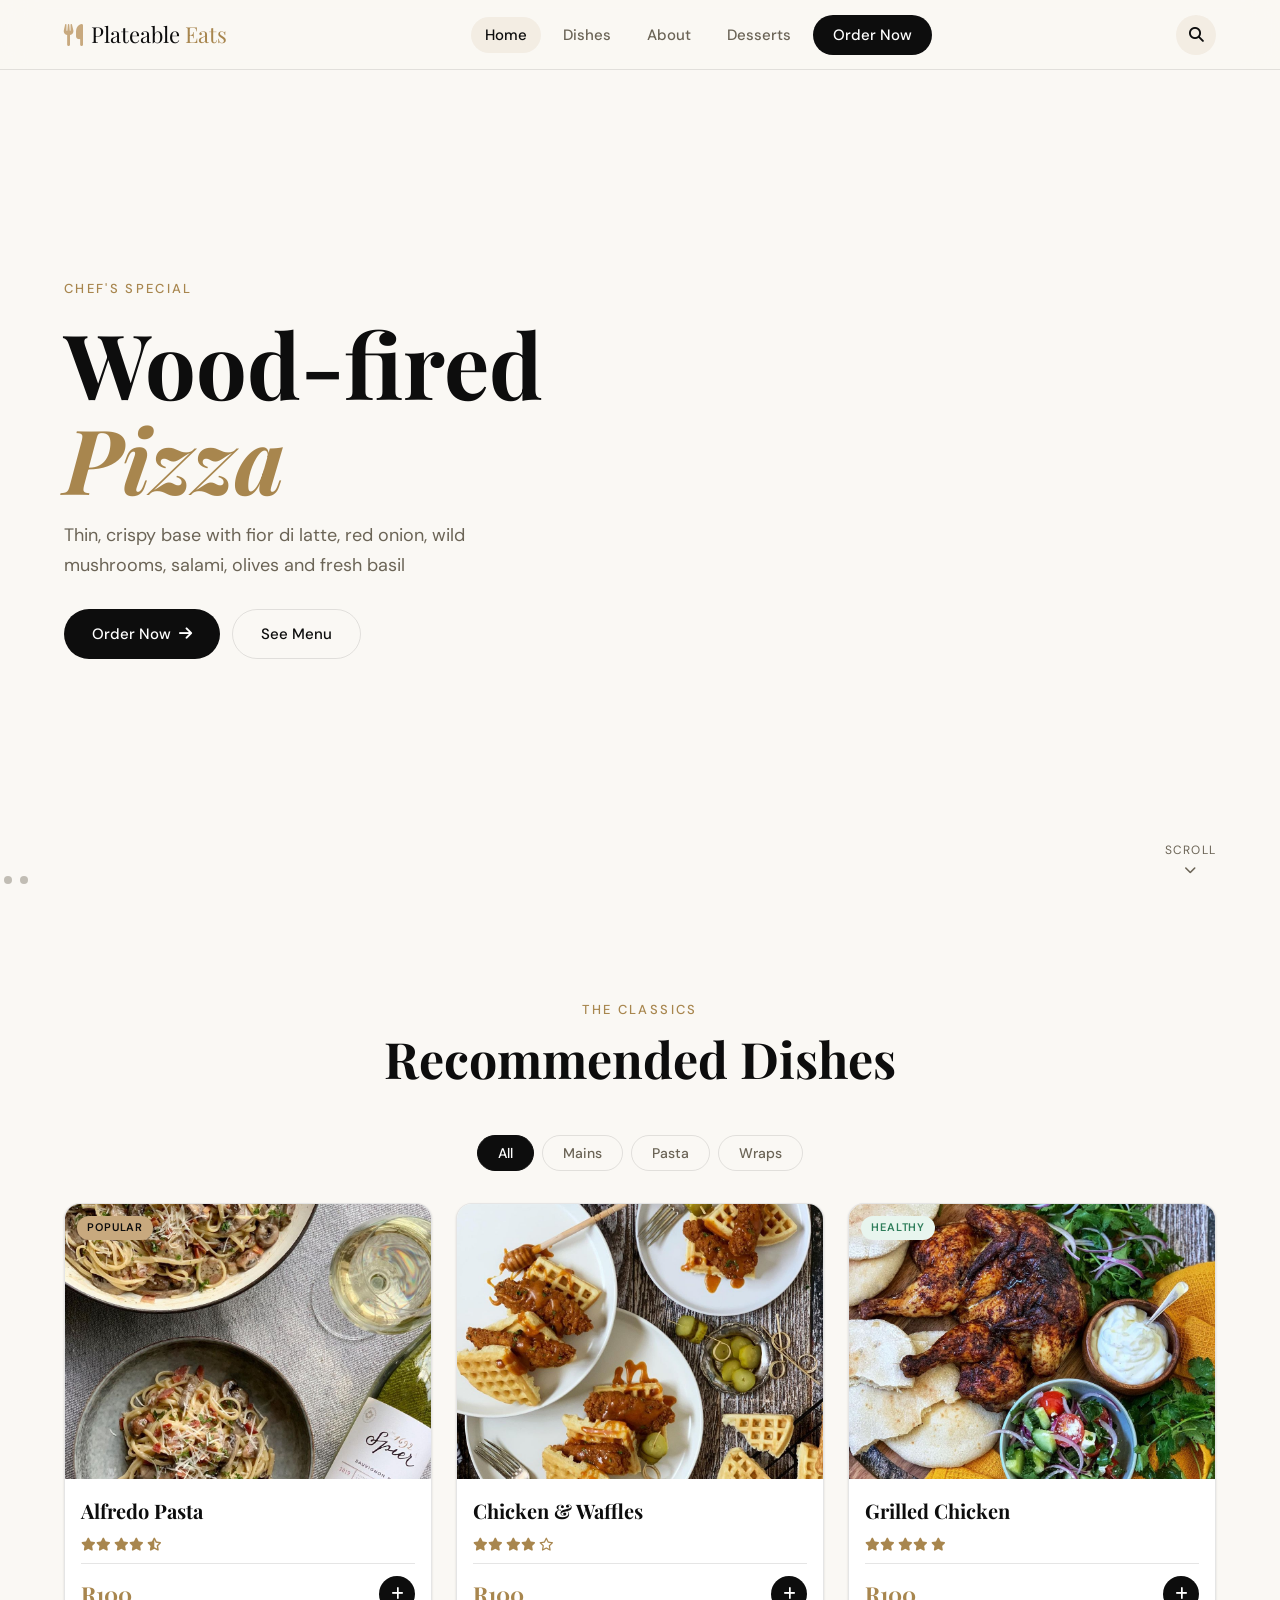
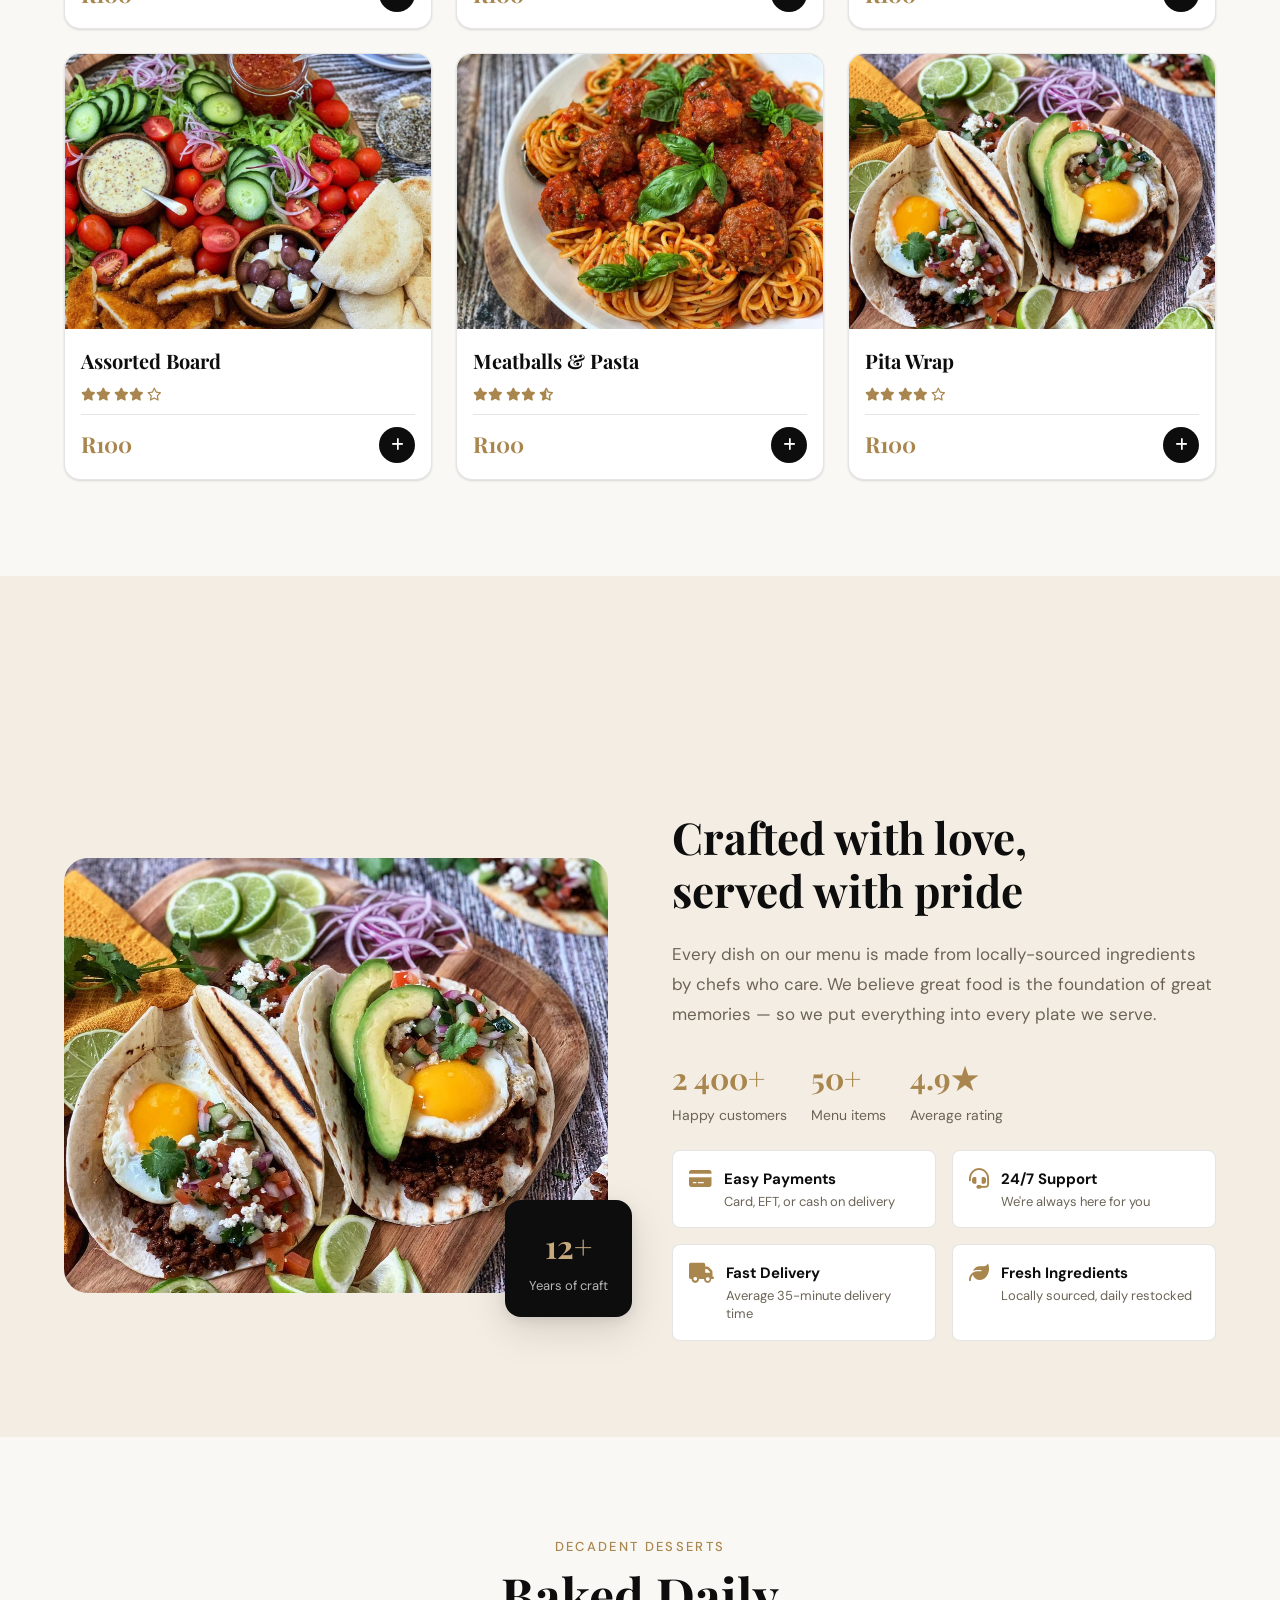
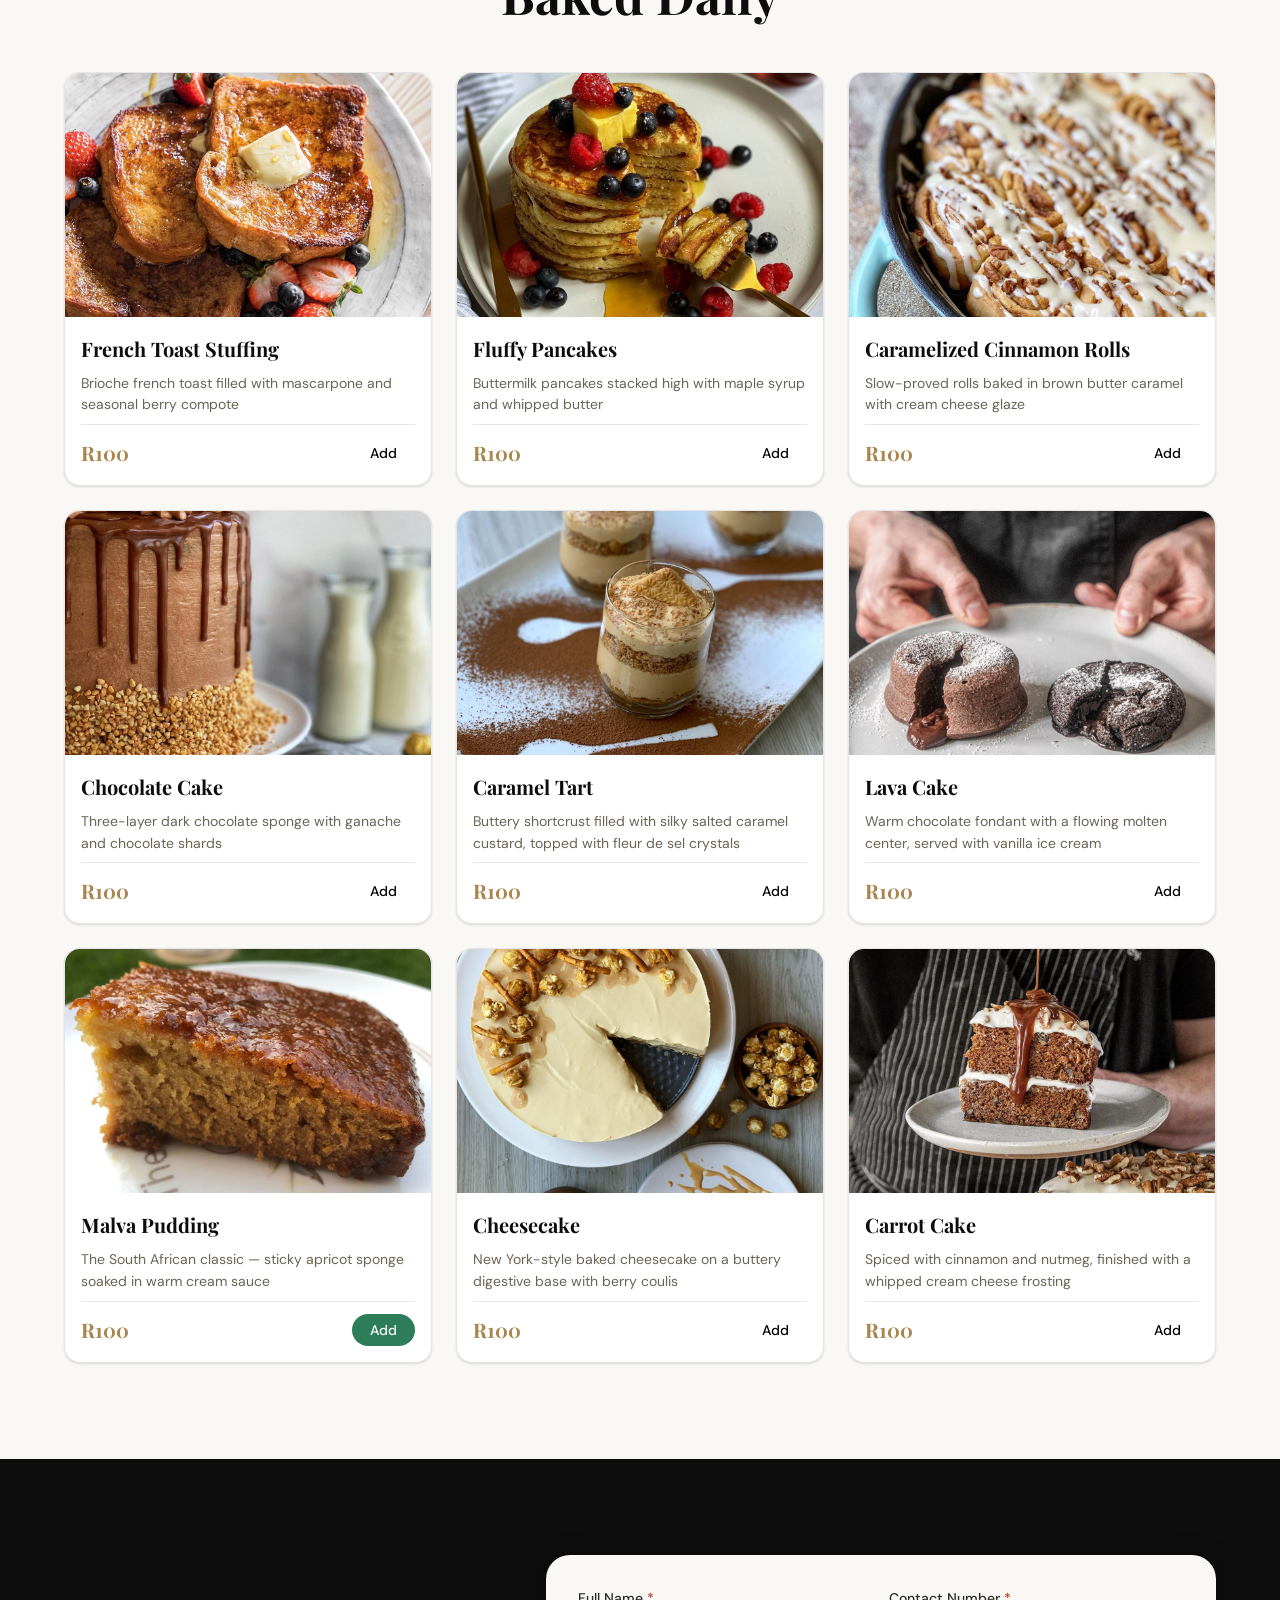
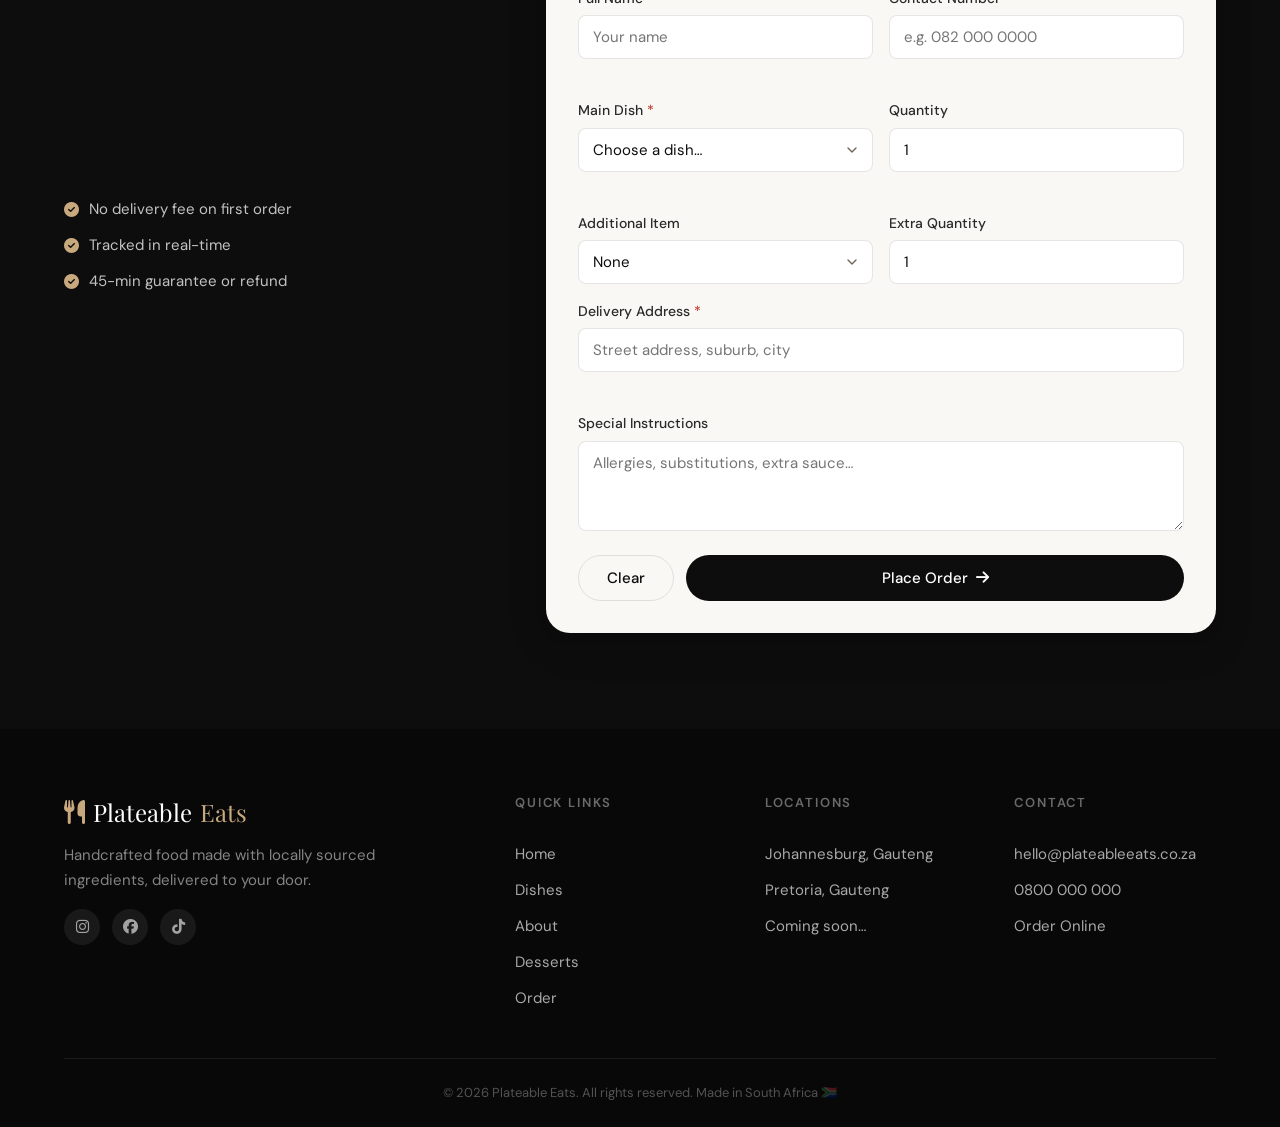
==== commit 2b259f3d: "added the cart option but it's still needs some tweaks" ====
--- a/target/classes/static/index.html
+++ b/target/classes/static/index.html
@@ -21,12 +21,8 @@
 
 <div class="loader" id="loader" aria-hidden="true">
   <div class="loader__inner">
-    <svg class="loader__icon" viewBox="0 0 40 40" fill="none" xmlns="http://www.w3.org/2000/svg">
-      <circle cx="20" cy="20" r="18" stroke="#c8a97e" stroke-width="2" stroke-dasharray="113" stroke-dashoffset="113">
-        <animate attributeName="stroke-dashoffset" from="113" to="0" dur="1.2s" fill="freeze" easing="ease-out"/>
-      </circle>
-    </svg>
-    <span class="loader__wordmark">Plateable<em> Eats</em></span>
+    <img src="images/loader.gif" alt="Loading Plateable Eats..." class="loader__gif" width="150" height="150">
+    <span class="loader__wordmark" style="color: #0d0d0d;">Plateable<em> Eats</em></span>
   </div>
 </div>
 
@@ -164,7 +160,7 @@
 
     <li class="dish-card" data-category="mains" role="listitem">
       <div class="dish-card__img-wrap">
-        <img src="images/Chicken%20and%20Waffles.png" alt="Crispy chicken and waffles" width="300" height="200" loading="lazy">
+        <img src="images/Chicken and Waffles.png" alt="Crispy chicken and waffles" width="300" height="200" loading="lazy">
       </div>
       <div class="dish-card__body">
         <h3 class="dish-card__name">Chicken & Waffles</h3>
@@ -403,7 +399,7 @@
       </div>
       <div class="dessert-card__body">
         <h3>Caramel Tart</h3>
-        <p>Buttery shortcrust filled with salted caramel custard and topped with fleur de sel</p>
+        <p>Buttery shortcrust filled with silky salted caramel custard, topped with fleur de sel crystals</p>
         <div class="dessert-card__footer">
           <span class="price">R100</span>
           <button class="btn btn--sm" aria-label="Add Caramel Tart to order">Add</button>
--- a/target/classes/static/css/style.css
+++ b/target/classes/static/css/style.css
@@ -1,5 +1,5 @@
 /* =====================================================
-   SAYLOR.EATS — Production CSS
+   PLATEABLE EATS — Production CSS
    Architecture: BEM + CSS Custom Properties
    ===================================================== */
 
@@ -180,11 +180,12 @@
   position: fixed;
   inset: 0;
   z-index: 9999;
-  background: var(--clr-ink);
+  background: #ffffff; /* Matches the white canvas background of loader.gif */
   display: flex;
   align-items: center;
   justify-content: center;
-  transition: opacity 0.5s ease, visibility 0.5s ease;
+  transition: opacity 0.6s cubic-bezier(0.4, 0, 0.2, 1),
+  visibility 0.6s cubic-bezier(0.4, 0, 0.2, 1);
 }
 
 .loader.hidden {
@@ -197,21 +198,22 @@
   display: flex;
   flex-direction: column;
   align-items: center;
-  gap: 1.6rem;
-}
-
-.loader__icon {
-  width: 5rem;
-  height: 5rem;
+  gap: 2rem;
+}
+
+.loader__gif {
+  object-fit: contain;
 }
 
 .loader__wordmark {
   font-family: var(--font-display);
   font-size: 3rem;
-  color: #fff;
+  font-weight: 700;
+  letter-spacing: 0.02em;
+  color: #0d0d0d;
 }
 .loader__wordmark em {
-  color: var(--clr-gold);
+  color: var(--clr-gold-dark);
   font-style: normal;
 }
 
@@ -321,7 +323,6 @@
   border-radius: 2px;
   transition: transform var(--t-base), opacity var(--t-fast);
 }
-/* Simpler: use icon via font awesome in mobile toggle */
 #menu-toggle::before { content: '\f0c9'; font-family: 'Font Awesome 6 Free'; font-weight: 900; font-size: 1.8rem; }
 #menu-toggle .hamburger { display: none; }
 
@@ -664,10 +665,7 @@
 }
 .dish-card__add:hover { background: var(--clr-gold-dark); transform: rotate(90deg) scale(1.1); }
 
-/* Filter animation */
-.dish-card.hidden {
-  display: none;
-}
+.dish-card.hidden { display: none; }
 
 /* ---- 10. ABOUT ---- */
 .about {
@@ -684,9 +682,7 @@
   margin: 0 auto;
 }
 
-.about__image {
-  position: relative;
-}
+.about__image { position: relative; }
 .about__image img {
   width: 100%;
   border-radius: var(--r-xl);
@@ -1081,7 +1077,6 @@
     align-items: stretch;
     padding: var(--sp-4) var(--sp-5);
     gap: var(--sp-2);
-    /* Hidden by default */
     clip-path: polygon(0 0, 100% 0, 100% 0, 0 0);
     transition: clip-path var(--t-slow);
   }
@@ -1130,4 +1125,4 @@
 @media print {
   .header, .loader, .search-overlay, .cart-toast, .hero__scroll-hint { display: none !important; }
   body { font-size: 12pt; }
-}
+}
